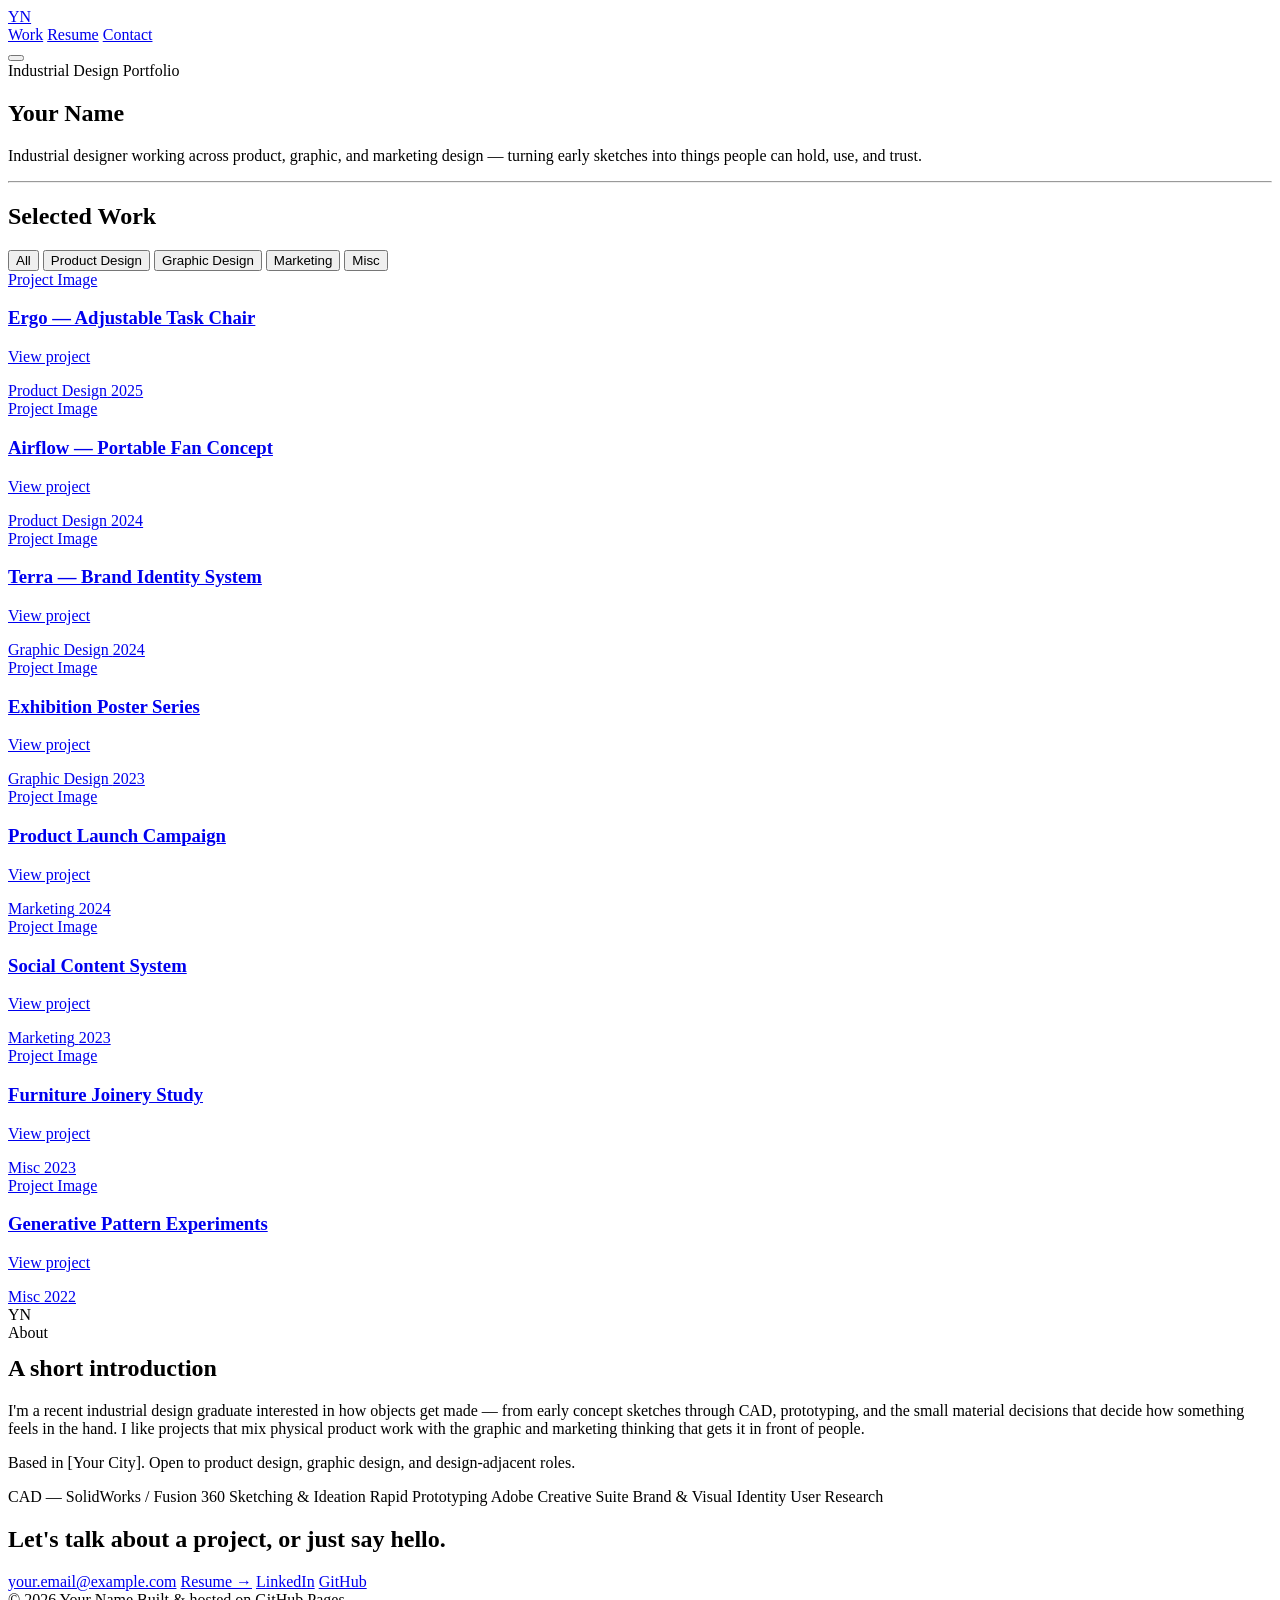
==== index.html @ f816ae4f "Add files via upload" ====
<!DOCTYPE html>
<html lang="en">
<head>
<meta charset="UTF-8">
<meta name="viewport" content="width=device-width, initial-scale=1.0">
<title>Your Name — Industrial Design Portfolio</title>
<meta name="description" content="Industrial design portfolio featuring product design, graphic design, marketing, and miscellaneous projects.">

<link rel="preconnect" href="https://fonts.googleapis.com">
<link rel="preconnect" href="https://fonts.gstatic.com" crossorigin>
<link href="https://fonts.googleapis.com/css2?family=Space+Grotesk:wght@400;500;600;700&family=Inter:wght@400;500;600&family=IBM+Plex+Mono:wght@400;500&display=swap" rel="stylesheet">
<link rel="stylesheet" href="css/style.css">
</head>
<body>

<header class="site-header">
  <div class="wrap header-inner">
    <a class="logo" href="index.html" aria-label="Home">
      <!-- EDIT: swap "YN" for your own initials -->
      <span class="logo-mark">YN</span>
    </a>
    <nav class="site-nav" aria-label="Primary">
      <a href="#work">Work</a>
      <a href="resume.html">Resume</a>
      <a href="#contact">Contact</a>
    </nav>
    <button class="nav-toggle" aria-label="Toggle menu" aria-expanded="false">
      <span></span><span></span><span></span>
    </button>
  </div>
</header>

<!-- ============ HERO ============ -->
<section class="hero registration">
  <div class="wrap hero-inner">
    <span class="eyebrow">Industrial Design Portfolio</span>
    <!-- EDIT: your name -->
    <h1>Your Name</h1>
    <!-- EDIT: a one-line statement about what you design and how you think -->
    <p class="tagline">Industrial designer working across product, graphic, and marketing design — turning early sketches into things people can hold, use, and trust.</p>
    <hr class="hero-rule">
  </div>
</section>

<!-- ============ WORK ============ -->
<section id="work">
  <div class="wrap">
    <div class="section-head">
      <h2>Selected Work</h2>
      <div class="filters" role="group" aria-label="Filter projects by category">
        <button class="filter-btn active" data-filter="all">All</button>
        <button class="filter-btn" data-filter="product">Product Design</button>
        <button class="filter-btn" data-filter="graphic">Graphic Design</button>
        <button class="filter-btn" data-filter="marketing">Marketing</button>
        <button class="filter-btn" data-filter="misc">Misc</button>
      </div>
    </div>

    <div class="project-grid">

      <!-- PROJECT CARD — duplicate this <a> block for each project.
           Update data-category, the placeholder text, and href once you
           make a copy of project.html for this project. -->
      <a class="project-card" href="project.html" data-category="product">
        <div class="media-placeholder"><span>Project Image</span></div>
        <div class="titleblock">
          <h3>Ergo — Adjustable Task Chair</h3>
          <p class="view-link">View project</p>
          <div class="titleblock-meta">
            <span class="cat">Product Design</span>
            <span>2025</span>
          </div>
        </div>
      </a>

      <a class="project-card" href="project.html" data-category="product">
        <div class="media-placeholder"><span>Project Image</span></div>
        <div class="titleblock">
          <h3>Airflow — Portable Fan Concept</h3>
          <p class="view-link">View project</p>
          <div class="titleblock-meta">
            <span class="cat">Product Design</span>
            <span>2024</span>
          </div>
        </div>
      </a>

      <a class="project-card" href="project.html" data-category="graphic">
        <div class="media-placeholder"><span>Project Image</span></div>
        <div class="titleblock">
          <h3>Terra — Brand Identity System</h3>
          <p class="view-link">View project</p>
          <div class="titleblock-meta">
            <span class="cat">Graphic Design</span>
            <span>2024</span>
          </div>
        </div>
      </a>

      <a class="project-card" href="project.html" data-category="graphic">
        <div class="media-placeholder"><span>Project Image</span></div>
        <div class="titleblock">
          <h3>Exhibition Poster Series</h3>
          <p class="view-link">View project</p>
          <div class="titleblock-meta">
            <span class="cat">Graphic Design</span>
            <span>2023</span>
          </div>
        </div>
      </a>

      <a class="project-card" href="project.html" data-category="marketing">
        <div class="media-placeholder"><span>Project Image</span></div>
        <div class="titleblock">
          <h3>Product Launch Campaign</h3>
          <p class="view-link">View project</p>
          <div class="titleblock-meta">
            <span class="cat">Marketing</span>
            <span>2024</span>
          </div>
        </div>
      </a>

      <a class="project-card" href="project.html" data-category="marketing">
        <div class="media-placeholder"><span>Project Image</span></div>
        <div class="titleblock">
          <h3>Social Content System</h3>
          <p class="view-link">View project</p>
          <div class="titleblock-meta">
            <span class="cat">Marketing</span>
            <span>2023</span>
          </div>
        </div>
      </a>

      <a class="project-card" href="project.html" data-category="misc">
        <div class="media-placeholder"><span>Project Image</span></div>
        <div class="titleblock">
          <h3>Furniture Joinery Study</h3>
          <p class="view-link">View project</p>
          <div class="titleblock-meta">
            <span class="cat">Misc</span>
            <span>2023</span>
          </div>
        </div>
      </a>

      <a class="project-card" href="project.html" data-category="misc">
        <div class="media-placeholder"><span>Project Image</span></div>
        <div class="titleblock">
          <h3>Generative Pattern Experiments</h3>
          <p class="view-link">View project</p>
          <div class="titleblock-meta">
            <span class="cat">Misc</span>
            <span>2022</span>
          </div>
        </div>
      </a>
      <!-- END PROJECT CARD -->

    </div>
  </div>
</section>

<!-- ============ ABOUT ============ -->
<section id="about">
  <div class="wrap about-grid">
    <!-- EDIT: replace initials or swap this div for an <img> of your portrait -->
    <div class="about-portrait">YN</div>
    <div class="about-bio">
      <span class="eyebrow">About</span>
      <h2 style="margin-top:0.8rem;">A short introduction</h2>
      <!-- EDIT: 2–3 sentences on your background, degree, and design approach -->
      <p style="margin-top:1.2rem;">I'm a recent industrial design graduate interested in how objects get made — from early concept sketches through CAD, prototyping, and the small material decisions that decide how something feels in the hand. I like projects that mix physical product work with the graphic and marketing thinking that gets it in front of people.</p>
      <p>Based in [Your City]. Open to product design, graphic design, and design-adjacent roles.</p>
      <div class="skill-tags">
        <span class="tag">CAD — SolidWorks / Fusion 360</span>
        <span class="tag">Sketching &amp; Ideation</span>
        <span class="tag">Rapid Prototyping</span>
        <span class="tag">Adobe Creative Suite</span>
        <span class="tag">Brand &amp; Visual Identity</span>
        <span class="tag">User Research</span>
      </div>
    </div>
  </div>
</section>

<!-- ============ CONTACT / FOOTER ============ -->
<footer class="site-footer registration" id="contact">
  <div class="wrap footer-inner">
    <div class="footer-top">
      <h2>Let's talk about a project, or just say hello.</h2>
      <div class="contact-list">
        <!-- EDIT: real contact links -->
        <a href="mailto:your.email@example.com">your.email@example.com</a>
        <a href="resume.html">Resume →</a>
        <a href="https://linkedin.com/in/yourname" target="_blank" rel="noopener">LinkedIn</a>
        <a href="https://github.com/yourusername" target="_blank" rel="noopener">GitHub</a>
      </div>
    </div>
    <div class="footer-bottom">
      <span>© <span class="auto-year">2026</span> Your Name</span>
      <span>Built &amp; hosted on GitHub Pages</span>
    </div>
  </div>
</footer>

<script src="js/main.js"></script>
</body>
</html>
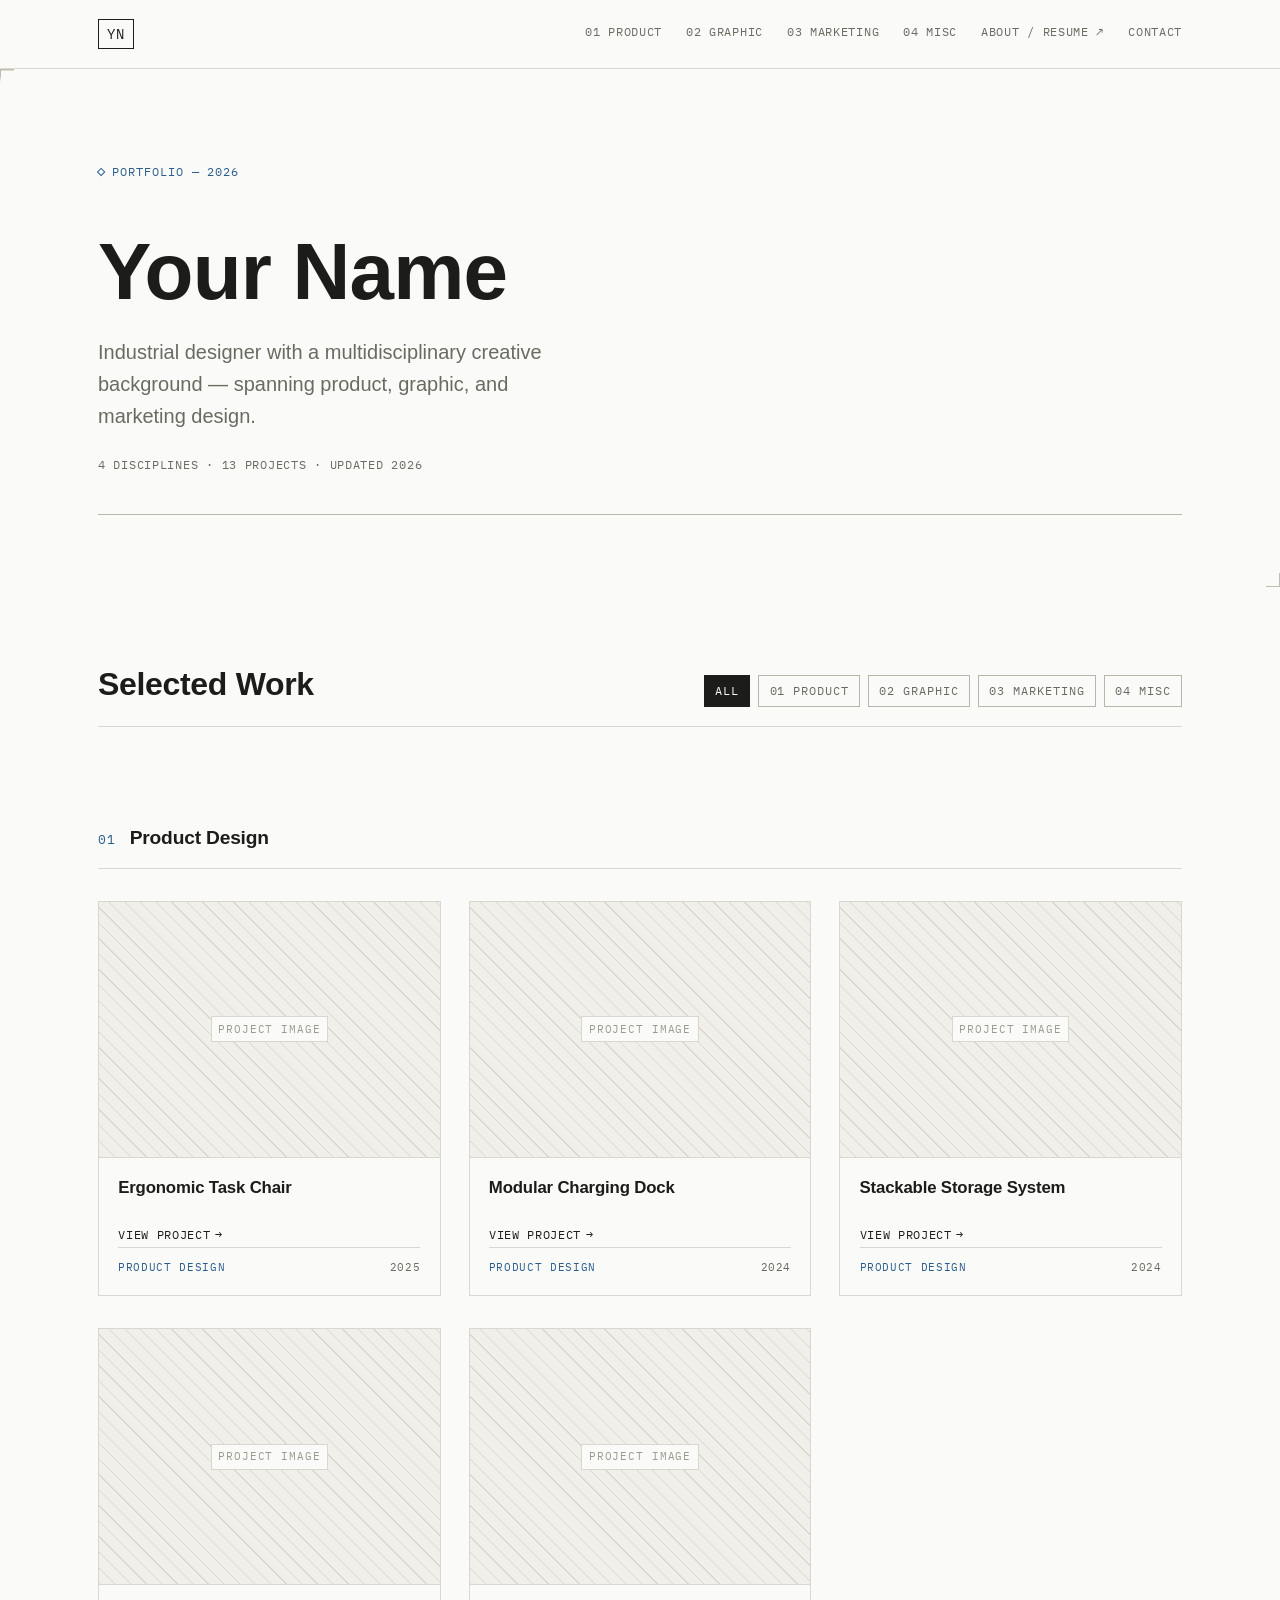
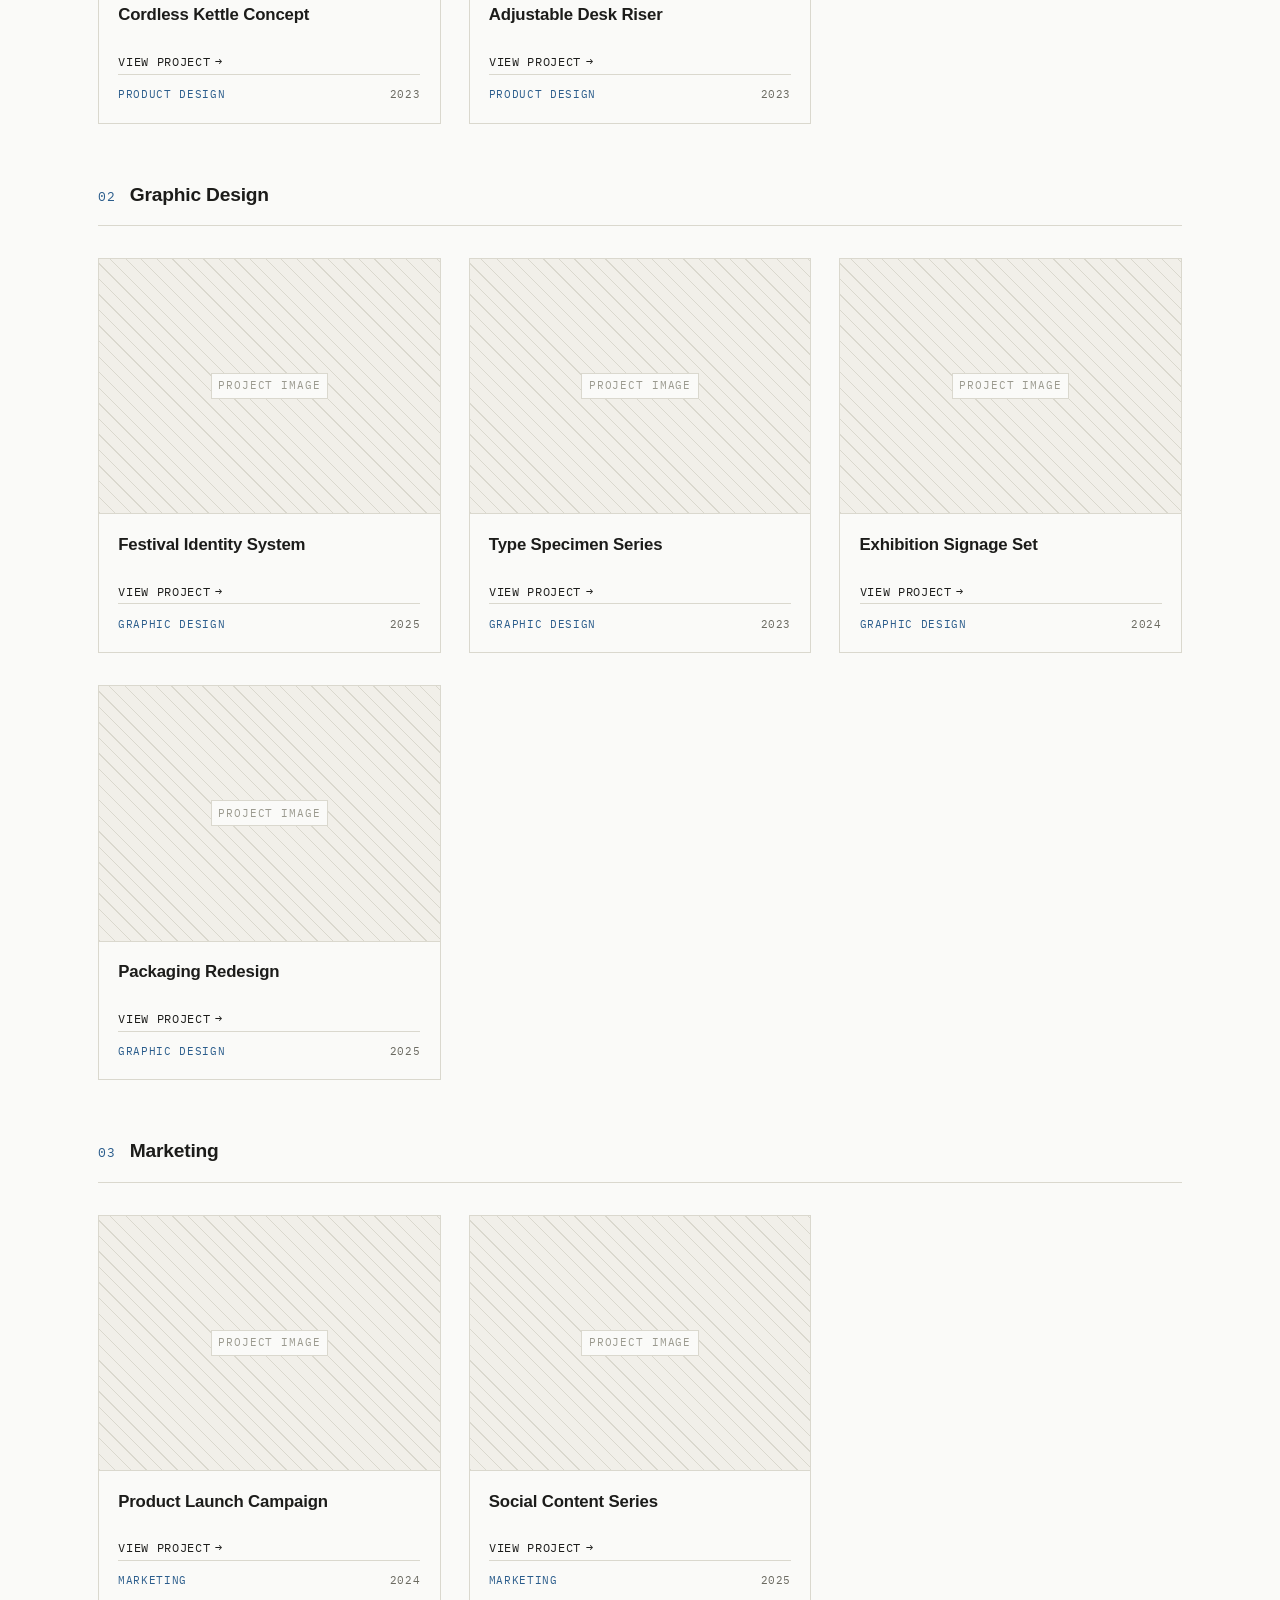
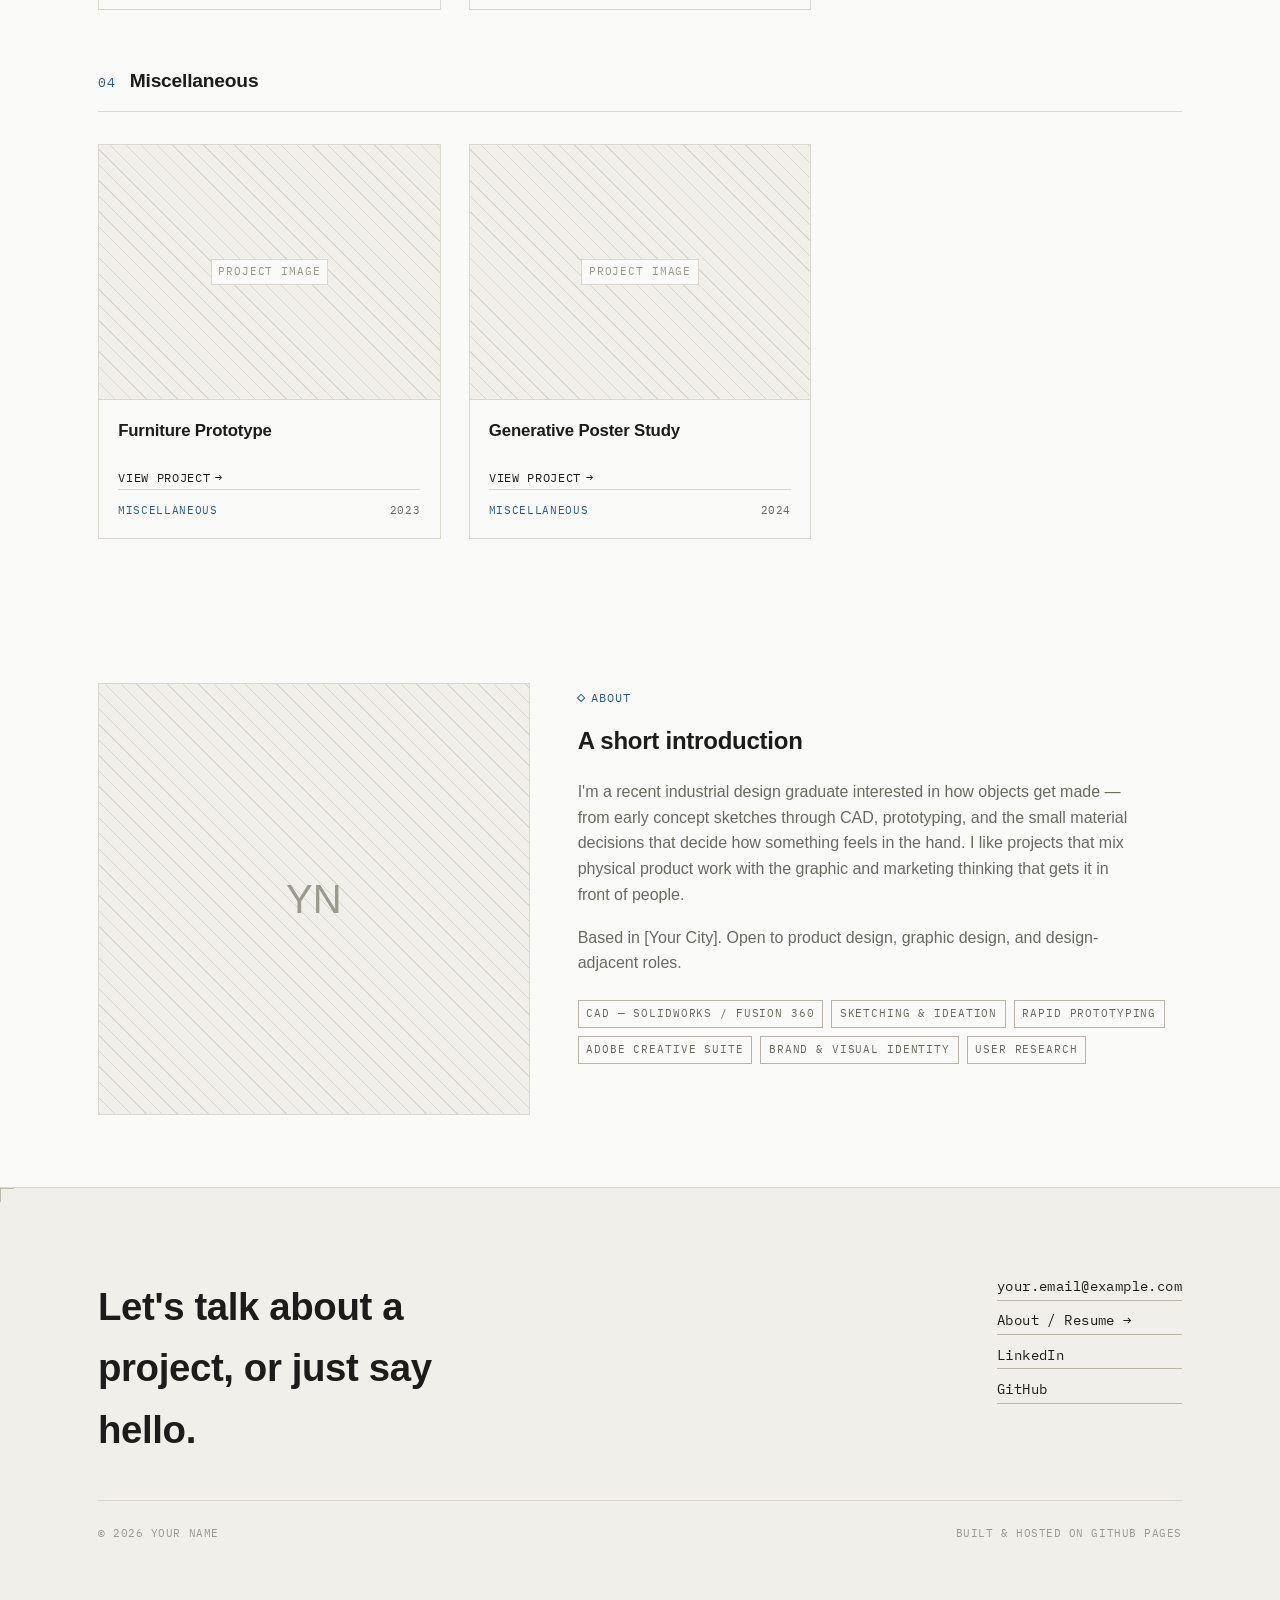
==== commit 22596293: "updated files" ====
--- a/index.html
+++ b/index.html
@@ -20,8 +20,11 @@
       <span class="logo-mark">YN</span>
     </a>
     <nav class="site-nav" aria-label="Primary">
-      <a href="#work">Work</a>
-      <a href="resume.html">Resume</a>
+      <a href="#product">01 Product</a>
+      <a href="#graphic">02 Graphic</a>
+      <a href="#marketing">03 Marketing</a>
+      <a href="#misc">04 Misc</a>
+      <a href="resume.html">About / Resume ↗</a>
       <a href="#contact">Contact</a>
     </nav>
     <button class="nav-toggle" aria-label="Toggle menu" aria-expanded="false">
@@ -33,11 +36,14 @@
 <!-- ============ HERO ============ -->
 <section class="hero registration">
   <div class="wrap hero-inner">
-    <span class="eyebrow">Industrial Design Portfolio</span>
+    <span class="eyebrow">Portfolio — <span class="auto-year">2026</span></span>
     <!-- EDIT: your name -->
     <h1>Your Name</h1>
     <!-- EDIT: a one-line statement about what you design and how you think -->
-    <p class="tagline">Industrial designer working across product, graphic, and marketing design — turning early sketches into things people can hold, use, and trust.</p>
+    <p class="tagline">Industrial designer with a multidisciplinary creative background — spanning product, graphic, and marketing design.</p>
+    <!-- These two numbers drive from the sections below: keep them in sync
+         if you add or remove disciplines / projects. -->
+    <p class="hero-stats">4 Disciplines · 13 Projects · Updated <span class="auto-year">2026</span></p>
     <hr class="hero-rule">
   </div>
 </section>
@@ -47,118 +53,219 @@
   <div class="wrap">
     <div class="section-head">
       <h2>Selected Work</h2>
-      <div class="filters" role="group" aria-label="Filter projects by category">
+      <div class="filters" role="group" aria-label="Filter by discipline">
         <button class="filter-btn active" data-filter="all">All</button>
-        <button class="filter-btn" data-filter="product">Product Design</button>
-        <button class="filter-btn" data-filter="graphic">Graphic Design</button>
-        <button class="filter-btn" data-filter="marketing">Marketing</button>
-        <button class="filter-btn" data-filter="misc">Misc</button>
-      </div>
-    </div>
-
-    <div class="project-grid">
-
-      <!-- PROJECT CARD — duplicate this <a> block for each project.
-           Update data-category, the placeholder text, and href once you
-           make a copy of project.html for this project. -->
-      <a class="project-card" href="project.html" data-category="product">
-        <div class="media-placeholder"><span>Project Image</span></div>
-        <div class="titleblock">
-          <h3>Ergo — Adjustable Task Chair</h3>
-          <p class="view-link">View project</p>
-          <div class="titleblock-meta">
-            <span class="cat">Product Design</span>
-            <span>2025</span>
-          </div>
-        </div>
-      </a>
-
-      <a class="project-card" href="project.html" data-category="product">
-        <div class="media-placeholder"><span>Project Image</span></div>
-        <div class="titleblock">
-          <h3>Airflow — Portable Fan Concept</h3>
-          <p class="view-link">View project</p>
-          <div class="titleblock-meta">
-            <span class="cat">Product Design</span>
-            <span>2024</span>
-          </div>
-        </div>
-      </a>
-
-      <a class="project-card" href="project.html" data-category="graphic">
-        <div class="media-placeholder"><span>Project Image</span></div>
-        <div class="titleblock">
-          <h3>Terra — Brand Identity System</h3>
-          <p class="view-link">View project</p>
-          <div class="titleblock-meta">
-            <span class="cat">Graphic Design</span>
-            <span>2024</span>
-          </div>
-        </div>
-      </a>
-
-      <a class="project-card" href="project.html" data-category="graphic">
-        <div class="media-placeholder"><span>Project Image</span></div>
-        <div class="titleblock">
-          <h3>Exhibition Poster Series</h3>
-          <p class="view-link">View project</p>
-          <div class="titleblock-meta">
-            <span class="cat">Graphic Design</span>
-            <span>2023</span>
-          </div>
-        </div>
-      </a>
-
-      <a class="project-card" href="project.html" data-category="marketing">
-        <div class="media-placeholder"><span>Project Image</span></div>
-        <div class="titleblock">
-          <h3>Product Launch Campaign</h3>
-          <p class="view-link">View project</p>
-          <div class="titleblock-meta">
-            <span class="cat">Marketing</span>
-            <span>2024</span>
-          </div>
-        </div>
-      </a>
-
-      <a class="project-card" href="project.html" data-category="marketing">
-        <div class="media-placeholder"><span>Project Image</span></div>
-        <div class="titleblock">
-          <h3>Social Content System</h3>
-          <p class="view-link">View project</p>
-          <div class="titleblock-meta">
-            <span class="cat">Marketing</span>
-            <span>2023</span>
-          </div>
-        </div>
-      </a>
-
-      <a class="project-card" href="project.html" data-category="misc">
-        <div class="media-placeholder"><span>Project Image</span></div>
-        <div class="titleblock">
-          <h3>Furniture Joinery Study</h3>
-          <p class="view-link">View project</p>
-          <div class="titleblock-meta">
-            <span class="cat">Misc</span>
-            <span>2023</span>
-          </div>
-        </div>
-      </a>
-
-      <a class="project-card" href="project.html" data-category="misc">
-        <div class="media-placeholder"><span>Project Image</span></div>
-        <div class="titleblock">
-          <h3>Generative Pattern Experiments</h3>
-          <p class="view-link">View project</p>
-          <div class="titleblock-meta">
-            <span class="cat">Misc</span>
-            <span>2022</span>
-          </div>
-        </div>
-      </a>
-      <!-- END PROJECT CARD -->
-
-    </div>
+        <button class="filter-btn" data-filter="product">01 Product</button>
+        <button class="filter-btn" data-filter="graphic">02 Graphic</button>
+        <button class="filter-btn" data-filter="marketing">03 Marketing</button>
+        <button class="filter-btn" data-filter="misc">04 Misc</button>
+      </div>
+    </div>
+
+    <!-- ============ 01 PRODUCT DESIGN ============ -->
+    <div class="work-section" id="product" data-category="product">
+      <div class="section-label">
+        <span class="num">01</span>
+        <h3>Product Design</h3>
+      </div>
+      <div class="project-grid">
+
+        <!-- PROJECT CARD — duplicate this <a> block for each project.
+             Update the placeholder text and href once you make a copy
+             of project.html for this project. -->
+        <a class="project-card" href="project.html">
+          <div class="media-placeholder"><span>Project Image</span></div>
+          <div class="titleblock">
+            <h3>Ergonomic Task Chair</h3>
+            <p class="view-link">View project</p>
+            <div class="titleblock-meta">
+              <span class="cat">Product Design</span>
+              <span>2025</span>
+            </div>
+          </div>
+        </a>
+
+        <a class="project-card" href="project.html">
+          <div class="media-placeholder"><span>Project Image</span></div>
+          <div class="titleblock">
+            <h3>Modular Charging Dock</h3>
+            <p class="view-link">View project</p>
+            <div class="titleblock-meta">
+              <span class="cat">Product Design</span>
+              <span>2024</span>
+            </div>
+          </div>
+        </a>
+
+        <a class="project-card" href="project.html">
+          <div class="media-placeholder"><span>Project Image</span></div>
+          <div class="titleblock">
+            <h3>Stackable Storage System</h3>
+            <p class="view-link">View project</p>
+            <div class="titleblock-meta">
+              <span class="cat">Product Design</span>
+              <span>2024</span>
+            </div>
+          </div>
+        </a>
+
+        <a class="project-card" href="project.html">
+          <div class="media-placeholder"><span>Project Image</span></div>
+          <div class="titleblock">
+            <h3>Cordless Kettle Concept</h3>
+            <p class="view-link">View project</p>
+            <div class="titleblock-meta">
+              <span class="cat">Product Design</span>
+              <span>2023</span>
+            </div>
+          </div>
+        </a>
+
+        <a class="project-card" href="project.html">
+          <div class="media-placeholder"><span>Project Image</span></div>
+          <div class="titleblock">
+            <h3>Adjustable Desk Riser</h3>
+            <p class="view-link">View project</p>
+            <div class="titleblock-meta">
+              <span class="cat">Product Design</span>
+              <span>2023</span>
+            </div>
+          </div>
+        </a>
+        <!-- END PROJECT CARD -->
+
+      </div>
+    </div>
+
+    <!-- ============ 02 GRAPHIC DESIGN ============ -->
+    <div class="work-section" id="graphic" data-category="graphic">
+      <div class="section-label">
+        <span class="num">02</span>
+        <h3>Graphic Design</h3>
+      </div>
+      <div class="project-grid">
+
+        <a class="project-card" href="project.html">
+          <div class="media-placeholder"><span>Project Image</span></div>
+          <div class="titleblock">
+            <h3>Festival Identity System</h3>
+            <p class="view-link">View project</p>
+            <div class="titleblock-meta">
+              <span class="cat">Graphic Design</span>
+              <span>2025</span>
+            </div>
+          </div>
+        </a>
+
+        <a class="project-card" href="project.html">
+          <div class="media-placeholder"><span>Project Image</span></div>
+          <div class="titleblock">
+            <h3>Type Specimen Series</h3>
+            <p class="view-link">View project</p>
+            <div class="titleblock-meta">
+              <span class="cat">Graphic Design</span>
+              <span>2023</span>
+            </div>
+          </div>
+        </a>
+
+        <a class="project-card" href="project.html">
+          <div class="media-placeholder"><span>Project Image</span></div>
+          <div class="titleblock">
+            <h3>Exhibition Signage Set</h3>
+            <p class="view-link">View project</p>
+            <div class="titleblock-meta">
+              <span class="cat">Graphic Design</span>
+              <span>2024</span>
+            </div>
+          </div>
+        </a>
+
+        <a class="project-card" href="project.html">
+          <div class="media-placeholder"><span>Project Image</span></div>
+          <div class="titleblock">
+            <h3>Packaging Redesign</h3>
+            <p class="view-link">View project</p>
+            <div class="titleblock-meta">
+              <span class="cat">Graphic Design</span>
+              <span>2025</span>
+            </div>
+          </div>
+        </a>
+
+      </div>
+    </div>
+
+    <!-- ============ 03 MARKETING ============ -->
+    <div class="work-section" id="marketing" data-category="marketing">
+      <div class="section-label">
+        <span class="num">03</span>
+        <h3>Marketing</h3>
+      </div>
+      <div class="project-grid">
+
+        <a class="project-card" href="project.html">
+          <div class="media-placeholder"><span>Project Image</span></div>
+          <div class="titleblock">
+            <h3>Product Launch Campaign</h3>
+            <p class="view-link">View project</p>
+            <div class="titleblock-meta">
+              <span class="cat">Marketing</span>
+              <span>2024</span>
+            </div>
+          </div>
+        </a>
+
+        <a class="project-card" href="project.html">
+          <div class="media-placeholder"><span>Project Image</span></div>
+          <div class="titleblock">
+            <h3>Social Content Series</h3>
+            <p class="view-link">View project</p>
+            <div class="titleblock-meta">
+              <span class="cat">Marketing</span>
+              <span>2025</span>
+            </div>
+          </div>
+        </a>
+
+      </div>
+    </div>
+
+    <!-- ============ 04 MISCELLANEOUS ============ -->
+    <div class="work-section" id="misc" data-category="misc">
+      <div class="section-label">
+        <span class="num">04</span>
+        <h3>Miscellaneous</h3>
+      </div>
+      <div class="project-grid">
+
+        <a class="project-card" href="project.html">
+          <div class="media-placeholder"><span>Project Image</span></div>
+          <div class="titleblock">
+            <h3>Furniture Prototype</h3>
+            <p class="view-link">View project</p>
+            <div class="titleblock-meta">
+              <span class="cat">Miscellaneous</span>
+              <span>2023</span>
+            </div>
+          </div>
+        </a>
+
+        <a class="project-card" href="project.html">
+          <div class="media-placeholder"><span>Project Image</span></div>
+          <div class="titleblock">
+            <h3>Generative Poster Study</h3>
+            <p class="view-link">View project</p>
+            <div class="titleblock-meta">
+              <span class="cat">Miscellaneous</span>
+              <span>2024</span>
+            </div>
+          </div>
+        </a>
+
+      </div>
+    </div>
+
   </div>
 </section>
 
@@ -193,7 +300,7 @@
       <div class="contact-list">
         <!-- EDIT: real contact links -->
         <a href="mailto:your.email@example.com">your.email@example.com</a>
-        <a href="resume.html">Resume →</a>
+        <a href="resume.html">About / Resume →</a>
         <a href="https://linkedin.com/in/yourname" target="_blank" rel="noopener">LinkedIn</a>
         <a href="https://github.com/yourusername" target="_blank" rel="noopener">GitHub</a>
       </div>
--- a/css/style.css
+++ b/css/style.css
@@ -0,0 +1,642 @@
+/* =========================================================
+   PORTFOLIO STYLESHEET
+   Design language: technical drawing / drafting sheet.
+   Borrows title blocks, hairline rules, registration marks,
+   and section-hatching from industrial design documentation.
+   ========================================================= */
+
+:root {
+  --bg: #FAFAF8;
+  --bg-panel: #F1EFE9;
+  --ink: #1C1C1A;
+  --ink-soft: #6B6A61;
+  --ink-faint: #9B9A8F;
+  --line: #DAD8CE;
+  --line-strong: #B9B6A9;
+  --accent: #2B5D8C;
+  --accent-soft: #E7EEF3;
+
+  --font-display: "Space Grotesk", "Helvetica Neue", Arial, sans-serif;
+  --font-body: "Inter", "Helvetica Neue", Arial, sans-serif;
+  --font-mono: "IBM Plex Mono", "SFMono-Regular", Consolas, monospace;
+
+  --maxw: 1180px;
+  --gutter: clamp(1.25rem, 4vw, 3rem);
+}
+
+/* -------------------- Reset -------------------- */
+*, *::before, *::after { box-sizing: border-box; }
+html { scroll-behavior: smooth; }
+@media (prefers-reduced-motion: reduce) {
+  html { scroll-behavior: auto; }
+  *, *::before, *::after { animation-duration: 0.01ms !important; animation-iteration-count: 1 !important; transition-duration: 0.01ms !important; }
+}
+body {
+  margin: 0;
+  background: var(--bg);
+  color: var(--ink);
+  font-family: var(--font-body);
+  font-size: 16px;
+  line-height: 1.6;
+  -webkit-font-smoothing: antialiased;
+}
+img { max-width: 100%; display: block; }
+a { color: inherit; text-decoration: none; }
+ul { margin: 0; padding: 0; list-style: none; }
+h1, h2, h3, h4 { font-family: var(--font-display); margin: 0; font-weight: 600; letter-spacing: -0.01em; }
+p { margin: 0; }
+button { font: inherit; cursor: pointer; }
+
+.wrap {
+  max-width: var(--maxw);
+  margin: 0 auto;
+  padding-left: var(--gutter);
+  padding-right: var(--gutter);
+}
+
+/* -------------------- Utility: mono labels -------------------- */
+.eyebrow, .mono-label, .meta-label, .filter-btn, .tag, .field-label {
+  font-family: var(--font-mono);
+  text-transform: uppercase;
+  letter-spacing: 0.08em;
+}
+.eyebrow {
+  font-size: 0.78rem;
+  color: var(--accent);
+  display: inline-flex;
+  align-items: center;
+  gap: 0.6em;
+}
+.eyebrow::before {
+  content: "";
+  width: 0.5em;
+  height: 0.5em;
+  border: 1px solid var(--accent);
+  transform: rotate(45deg);
+  flex: none;
+}
+
+/* -------------------- Registration marks -------------------- */
+.registration {
+  position: relative;
+}
+.registration::before,
+.registration::after {
+  content: "";
+  position: absolute;
+  width: 14px;
+  height: 14px;
+  border-color: var(--line-strong);
+  opacity: 0.9;
+}
+.registration::before {
+  top: 0; left: 0;
+  border-top: 1px solid var(--line-strong);
+  border-left: 1px solid var(--line-strong);
+}
+.registration::after {
+  bottom: 0; right: 0;
+  border-bottom: 1px solid var(--line-strong);
+  border-right: 1px solid var(--line-strong);
+}
+
+/* -------------------- Header / Nav -------------------- */
+.site-header {
+  position: sticky;
+  top: 0;
+  z-index: 50;
+  background: rgba(250, 250, 248, 0.92);
+  backdrop-filter: blur(6px);
+  border-bottom: 1px solid var(--line);
+}
+.header-inner {
+  display: flex;
+  align-items: center;
+  justify-content: space-between;
+  height: 68px;
+}
+.logo-mark {
+  font-family: var(--font-mono);
+  font-size: 0.85rem;
+  border: 1px solid var(--ink);
+  padding: 0.35em 0.6em;
+  letter-spacing: 0.05em;
+}
+.site-nav {
+  display: flex;
+  gap: 1.5rem;
+}
+.site-nav a {
+  font-family: var(--font-mono);
+  font-size: 0.72rem;
+  text-transform: uppercase;
+  letter-spacing: 0.06em;
+  color: var(--ink-soft);
+  padding-bottom: 2px;
+  white-space: nowrap;
+  border-bottom: 1px solid transparent;
+  transition: color 0.15s ease, border-color 0.15s ease;
+}
+.site-nav a:hover,
+.site-nav a:focus-visible,
+.site-nav a.is-active {
+  color: var(--ink);
+  border-bottom-color: var(--accent);
+}
+.nav-toggle {
+  display: none;
+  flex-direction: column;
+  justify-content: center;
+  gap: 5px;
+  width: 32px;
+  height: 32px;
+  background: none;
+  border: none;
+  padding: 0;
+}
+.nav-toggle span {
+  display: block;
+  height: 1px;
+  background: var(--ink);
+}
+
+@media (max-width: 920px) {
+  .nav-toggle { display: flex; }
+  .site-nav {
+    position: absolute;
+    top: 68px;
+    left: 0;
+    right: 0;
+    background: var(--bg);
+    border-bottom: 1px solid var(--line);
+    flex-direction: column;
+    gap: 0;
+    max-height: 0;
+    overflow: hidden;
+    transition: max-height 0.2s ease;
+  }
+  .site-nav.open { max-height: 420px; }
+  .site-nav a {
+    padding: 1rem var(--gutter);
+    border-bottom: 1px solid var(--line);
+  }
+}
+
+/* -------------------- Hero -------------------- */
+.hero {
+  position: relative;
+  padding: 5.5rem 0 4rem;
+  overflow: hidden;
+}
+.hero::before {
+  content: "";
+  position: absolute;
+  inset: 0;
+  background-image:
+    linear-gradient(var(--line) 1px, transparent 1px),
+    linear-gradient(90deg, var(--line) 1px, transparent 1px);
+  background-size: 42px 42px;
+  background-position: center top;
+  -webkit-mask-image: linear-gradient(to bottom, black 45%, transparent 95%);
+  mask-image: linear-gradient(to bottom, black 45%, transparent 95%);
+  pointer-events: none;
+}
+.hero-inner {
+  position: relative;
+  z-index: 1;
+}
+.hero h1 {
+  font-size: clamp(2.6rem, 7vw, 5rem);
+  margin: 0.6em 0 0.3em;
+  line-height: 1.02;
+}
+.hero .tagline {
+  max-width: 42ch;
+  font-size: clamp(1.05rem, 2vw, 1.25rem);
+  color: var(--ink-soft);
+}
+.hero-stats {
+  margin-top: 1.4rem;
+  font-family: var(--font-mono);
+  font-size: 0.75rem;
+  letter-spacing: 0.06em;
+  text-transform: uppercase;
+  color: var(--ink-soft);
+}
+.hero-rule {
+  margin-top: 2.5rem;
+  border: none;
+  border-top: 1px solid var(--line-strong);
+  position: relative;
+}
+.hero-rule::before, .hero-rule::after {
+  content: "";
+  position: absolute;
+  top: -5px;
+  width: 1px;
+  height: 10px;
+  background: var(--line-strong);
+}
+.hero-rule::before { left: 0; }
+.hero-rule::after { right: 0; }
+
+/* -------------------- Section shell -------------------- */
+section { padding: 4.5rem 0; }
+.section-head {
+  display: flex;
+  align-items: baseline;
+  justify-content: space-between;
+  flex-wrap: wrap;
+  gap: 1rem;
+  margin-bottom: 2.5rem;
+  padding-bottom: 1rem;
+  border-bottom: 1px solid var(--line);
+}
+.section-head h2 {
+  font-size: clamp(1.5rem, 3vw, 2rem);
+}
+
+/* -------------------- Numbered discipline sections -------------------- */
+.work-section {
+  padding-top: 3.5rem;
+  scroll-margin-top: 90px;
+}
+.work-section:first-of-type { padding-top: 0; }
+.section-label {
+  display: flex;
+  align-items: baseline;
+  gap: 0.9rem;
+  margin-bottom: 2rem;
+  padding-bottom: 0.9rem;
+  border-bottom: 1px solid var(--line);
+}
+.section-label .num {
+  font-family: var(--font-mono);
+  font-size: 0.82rem;
+  letter-spacing: 0.05em;
+  color: var(--accent);
+}
+.section-label h3 {
+  font-size: 1.2rem;
+}
+
+/* -------------------- Filters -------------------- */
+.filters {
+  display: flex;
+  flex-wrap: wrap;
+  gap: 0.5rem;
+}
+.filter-btn {
+  font-size: 0.72rem;
+  background: none;
+  border: 1px solid var(--line-strong);
+  color: var(--ink-soft);
+  padding: 0.5em 0.9em;
+  transition: background 0.15s ease, color 0.15s ease, border-color 0.15s ease;
+}
+.filter-btn:hover { border-color: var(--accent); color: var(--ink); }
+.filter-btn.active {
+  background: var(--ink);
+  border-color: var(--ink);
+  color: var(--bg);
+}
+
+/* -------------------- Project grid / cards -------------------- */
+.project-grid {
+  display: grid;
+  grid-template-columns: repeat(auto-fill, minmax(280px, 1fr));
+  gap: 2rem 1.75rem;
+}
+.project-card {
+  display: block;
+  border: 1px solid var(--line);
+  background: var(--bg);
+  transition: border-color 0.15s ease, transform 0.15s ease;
+}
+.project-card:hover,
+.project-card:focus-visible {
+  border-color: var(--ink);
+  transform: translateY(-2px);
+}
+.media-placeholder {
+  aspect-ratio: 4 / 3;
+  background-color: var(--bg-panel);
+  background-image: repeating-linear-gradient(45deg, var(--line) 0, var(--line) 1px, transparent 1px, transparent 11px);
+  display: flex;
+  align-items: center;
+  justify-content: center;
+  border-bottom: 1px solid var(--line);
+  position: relative;
+}
+.media-placeholder span {
+  font-family: var(--font-mono);
+  font-size: 0.68rem;
+  letter-spacing: 0.08em;
+  text-transform: uppercase;
+  color: var(--ink-faint);
+  background: var(--bg);
+  padding: 0.3em 0.6em;
+  border: 1px solid var(--line);
+}
+.project-card .titleblock {
+  padding: 1.1rem 1.2rem 1.2rem;
+}
+.project-card h3 {
+  font-size: 1.05rem;
+  margin-bottom: 0.6rem;
+}
+.titleblock-meta {
+  display: flex;
+  justify-content: space-between;
+  font-family: var(--font-mono);
+  font-size: 0.68rem;
+  letter-spacing: 0.06em;
+  color: var(--ink-soft);
+  text-transform: uppercase;
+  padding-top: 0.7rem;
+  border-top: 1px solid var(--line);
+}
+.titleblock-meta .cat { color: var(--accent); }
+.project-card .view-link {
+  display: inline-flex;
+  align-items: center;
+  gap: 0.4em;
+  margin-top: 0.9rem;
+  font-family: var(--font-mono);
+  font-size: 0.72rem;
+  letter-spacing: 0.06em;
+  text-transform: uppercase;
+  color: var(--ink);
+}
+.project-card .view-link::after { content: "\2192"; transition: transform 0.15s ease; }
+.project-card:hover .view-link::after { transform: translateX(3px); }
+
+/* -------------------- About -------------------- */
+.about-grid {
+  display: grid;
+  grid-template-columns: 1fr 1.4fr;
+  gap: 3rem;
+  align-items: start;
+}
+.about-portrait {
+  aspect-ratio: 1;
+  background-color: var(--bg-panel);
+  background-image: repeating-linear-gradient(45deg, var(--line) 0, var(--line) 1px, transparent 1px, transparent 11px);
+  border: 1px solid var(--line);
+  display: flex;
+  align-items: center;
+  justify-content: center;
+  font-family: var(--font-display);
+  font-size: 2.5rem;
+  color: var(--ink-faint);
+}
+.about-bio p { margin-bottom: 1.1rem; max-width: 62ch; color: var(--ink-soft); }
+.skill-tags {
+  display: flex;
+  flex-wrap: wrap;
+  gap: 0.5rem;
+  margin-top: 1.5rem;
+}
+.tag {
+  font-size: 0.68rem;
+  border: 1px solid var(--line-strong);
+  padding: 0.4em 0.7em;
+  color: var(--ink-soft);
+}
+@media (max-width: 780px) {
+  .about-grid { grid-template-columns: 1fr; }
+  .about-portrait { max-width: 220px; }
+}
+
+/* -------------------- Footer / contact -------------------- */
+.site-footer {
+  border-top: 1px solid var(--line);
+  padding: 3.5rem 0 2.5rem;
+  background: var(--bg-panel);
+  scroll-margin-top: 40px;
+}
+.footer-inner {
+  padding-top: 2rem;
+  padding-bottom: 2rem;
+}
+.footer-top {
+  display: flex;
+  flex-wrap: wrap;
+  justify-content: space-between;
+  gap: 2.5rem;
+  margin-bottom: 2.5rem;
+}
+.footer-top h2 { font-size: clamp(1.6rem, 4vw, 2.4rem); max-width: 16ch; }
+.contact-list {
+  display: flex;
+  flex-direction: column;
+  gap: 0.6rem;
+}
+.contact-list a {
+  font-family: var(--font-mono);
+  font-size: 0.85rem;
+  letter-spacing: 0.03em;
+  border-bottom: 1px solid var(--line-strong);
+  padding-bottom: 2px;
+  transition: color 0.15s ease, border-color 0.15s ease;
+}
+.contact-list a:hover { color: var(--accent); border-color: var(--accent); }
+.footer-bottom {
+  display: flex;
+  justify-content: space-between;
+  flex-wrap: wrap;
+  gap: 0.5rem;
+  font-family: var(--font-mono);
+  font-size: 0.68rem;
+  letter-spacing: 0.05em;
+  color: var(--ink-faint);
+  text-transform: uppercase;
+  padding-top: 1.5rem;
+  border-top: 1px solid var(--line);
+}
+
+/* -------------------- Buttons -------------------- */
+.btn {
+  display: inline-flex;
+  align-items: center;
+  gap: 0.5em;
+  font-family: var(--font-mono);
+  font-size: 0.75rem;
+  text-transform: uppercase;
+  letter-spacing: 0.06em;
+  padding: 0.75em 1.2em;
+  border: 1px solid var(--ink);
+  transition: background 0.15s ease, color 0.15s ease;
+}
+.btn:hover { background: var(--ink); color: var(--bg); }
+.btn-primary { background: var(--ink); color: var(--bg); }
+.btn-primary:hover { background: var(--accent); border-color: var(--accent); }
+
+/* -------------------- Resume sheet -------------------- */
+.sheet-header {
+  display: flex;
+  justify-content: space-between;
+  align-items: flex-start;
+  flex-wrap: wrap;
+  gap: 2rem;
+  padding: 3.5rem 0 2.5rem;
+  border-bottom: 1px solid var(--line-strong);
+}
+.sheet-header h1 { font-size: clamp(2rem, 5vw, 3.2rem); }
+.sheet-header .contact-row {
+  font-family: var(--font-mono);
+  font-size: 0.78rem;
+  color: var(--ink-soft);
+  display: flex;
+  flex-wrap: wrap;
+  gap: 0.4em 1em;
+  margin-top: 0.8rem;
+}
+.titleblock-mini {
+  border: 1px solid var(--ink);
+  font-family: var(--font-mono);
+  font-size: 0.68rem;
+  text-transform: uppercase;
+  letter-spacing: 0.05em;
+  min-width: 200px;
+}
+.titleblock-mini .row {
+  display: grid;
+  grid-template-columns: 40% 60%;
+  border-top: 1px solid var(--line);
+}
+.titleblock-mini .row:first-child { border-top: none; }
+.titleblock-mini .row > span { padding: 0.5em 0.6em; }
+.titleblock-mini .row .field-label { color: var(--ink-faint); border-right: 1px solid var(--line); }
+.sheet-actions { display: flex; gap: 0.6rem; margin-top: 1rem; }
+
+.resume-section { padding: 3rem 0; border-bottom: 1px solid var(--line); }
+.resume-section:last-of-type { border-bottom: none; }
+.resume-section-head {
+  display: grid;
+  grid-template-columns: 200px 1fr;
+  gap: 2rem;
+}
+.resume-section-head .field-label {
+  font-size: 0.75rem;
+  color: var(--accent);
+  padding-top: 0.2rem;
+}
+.entry { margin-bottom: 2rem; }
+.entry:last-child { margin-bottom: 0; }
+.entry-head {
+  display: flex;
+  justify-content: space-between;
+  flex-wrap: wrap;
+  gap: 0.5rem 1.5rem;
+  margin-bottom: 0.5rem;
+}
+.entry-head h3 { font-size: 1.05rem; }
+.entry-head .entry-meta {
+  font-family: var(--font-mono);
+  font-size: 0.72rem;
+  color: var(--ink-soft);
+  text-transform: uppercase;
+  letter-spacing: 0.04em;
+  white-space: nowrap;
+}
+.entry ul { margin-top: 0.6rem; }
+.entry li {
+  position: relative;
+  padding-left: 1.1em;
+  color: var(--ink-soft);
+  margin-bottom: 0.4em;
+}
+.entry li::before {
+  content: "\2014";
+  position: absolute;
+  left: 0;
+  color: var(--ink-faint);
+}
+.skills-columns {
+  display: grid;
+  grid-template-columns: repeat(auto-fit, minmax(200px, 1fr));
+  gap: 1.5rem;
+}
+.skills-columns h4 {
+  font-family: var(--font-mono);
+  font-size: 0.72rem;
+  text-transform: uppercase;
+  letter-spacing: 0.06em;
+  color: var(--ink-faint);
+  margin-bottom: 0.7rem;
+}
+.skills-columns li { color: var(--ink-soft); margin-bottom: 0.4em; padding-left: 1.1em; position: relative; }
+.skills-columns li::before { content: "\2014"; position: absolute; left: 0; color: var(--ink-faint); }
+
+@media (max-width: 720px) {
+  .resume-section-head { grid-template-columns: 1fr; gap: 0.5rem; }
+}
+
+/* -------------------- Print (resume) -------------------- */
+@media print {
+  .site-header, .site-footer, .sheet-actions, .hero-rule { display: none !important; }
+  body { background: #fff; }
+  .wrap { padding: 0; max-width: 100%; }
+  a { color: var(--ink) !important; text-decoration: none !important; }
+  .resume-section { break-inside: avoid; }
+}
+
+/* -------------------- Case study (project.html) -------------------- */
+.case-hero-media {
+  aspect-ratio: 16 / 8;
+  background-color: var(--bg-panel);
+  background-image: repeating-linear-gradient(45deg, var(--line) 0, var(--line) 1px, transparent 1px, transparent 12px);
+  border: 1px solid var(--line);
+  display: flex;
+  align-items: center;
+  justify-content: center;
+  margin-top: 2rem;
+}
+.case-hero-media span { font-family: var(--font-mono); font-size: 0.75rem; color: var(--ink-faint); text-transform: uppercase; letter-spacing: 0.08em; }
+
+.case-titleblock {
+  display: grid;
+  grid-template-columns: repeat(5, 1fr);
+  border: 1px solid var(--ink);
+  margin: 2.5rem 0;
+}
+.case-titleblock .cell {
+  padding: 0.9rem 1rem;
+  border-left: 1px solid var(--line);
+}
+.case-titleblock .cell:first-child { border-left: none; }
+.case-titleblock .field-label { display: block; font-size: 0.65rem; color: var(--ink-faint); margin-bottom: 0.35rem; }
+.case-titleblock .field-value { font-size: 0.85rem; }
+@media (max-width: 900px) {
+  .case-titleblock { grid-template-columns: repeat(2, 1fr); }
+  .case-titleblock .cell:nth-child(odd) { border-left: none; }
+  .case-titleblock .cell:nth-child(n+3) { border-top: 1px solid var(--line); }
+}
+
+.case-body { max-width: 72ch; }
+.case-body h2 { font-size: 1.4rem; margin: 3rem 0 1rem; }
+.case-body h2:first-child { margin-top: 0; }
+.case-body p { color: var(--ink-soft); margin-bottom: 1.1rem; }
+.case-gallery {
+  display: grid;
+  grid-template-columns: 1fr 1fr;
+  gap: 1.25rem;
+  margin: 2rem 0;
+  max-width: none;
+}
+.case-gallery .media-placeholder { aspect-ratio: 4/3; border: 1px solid var(--line); }
+@media (max-width: 640px) { .case-gallery { grid-template-columns: 1fr; } }
+
+.case-nav {
+  display: flex;
+  justify-content: space-between;
+  padding: 2.5rem 0;
+  margin-top: 3rem;
+  border-top: 1px solid var(--line);
+  font-family: var(--font-mono);
+  font-size: 0.78rem;
+  text-transform: uppercase;
+  letter-spacing: 0.06em;
+}
+.case-nav a:hover { color: var(--accent); }
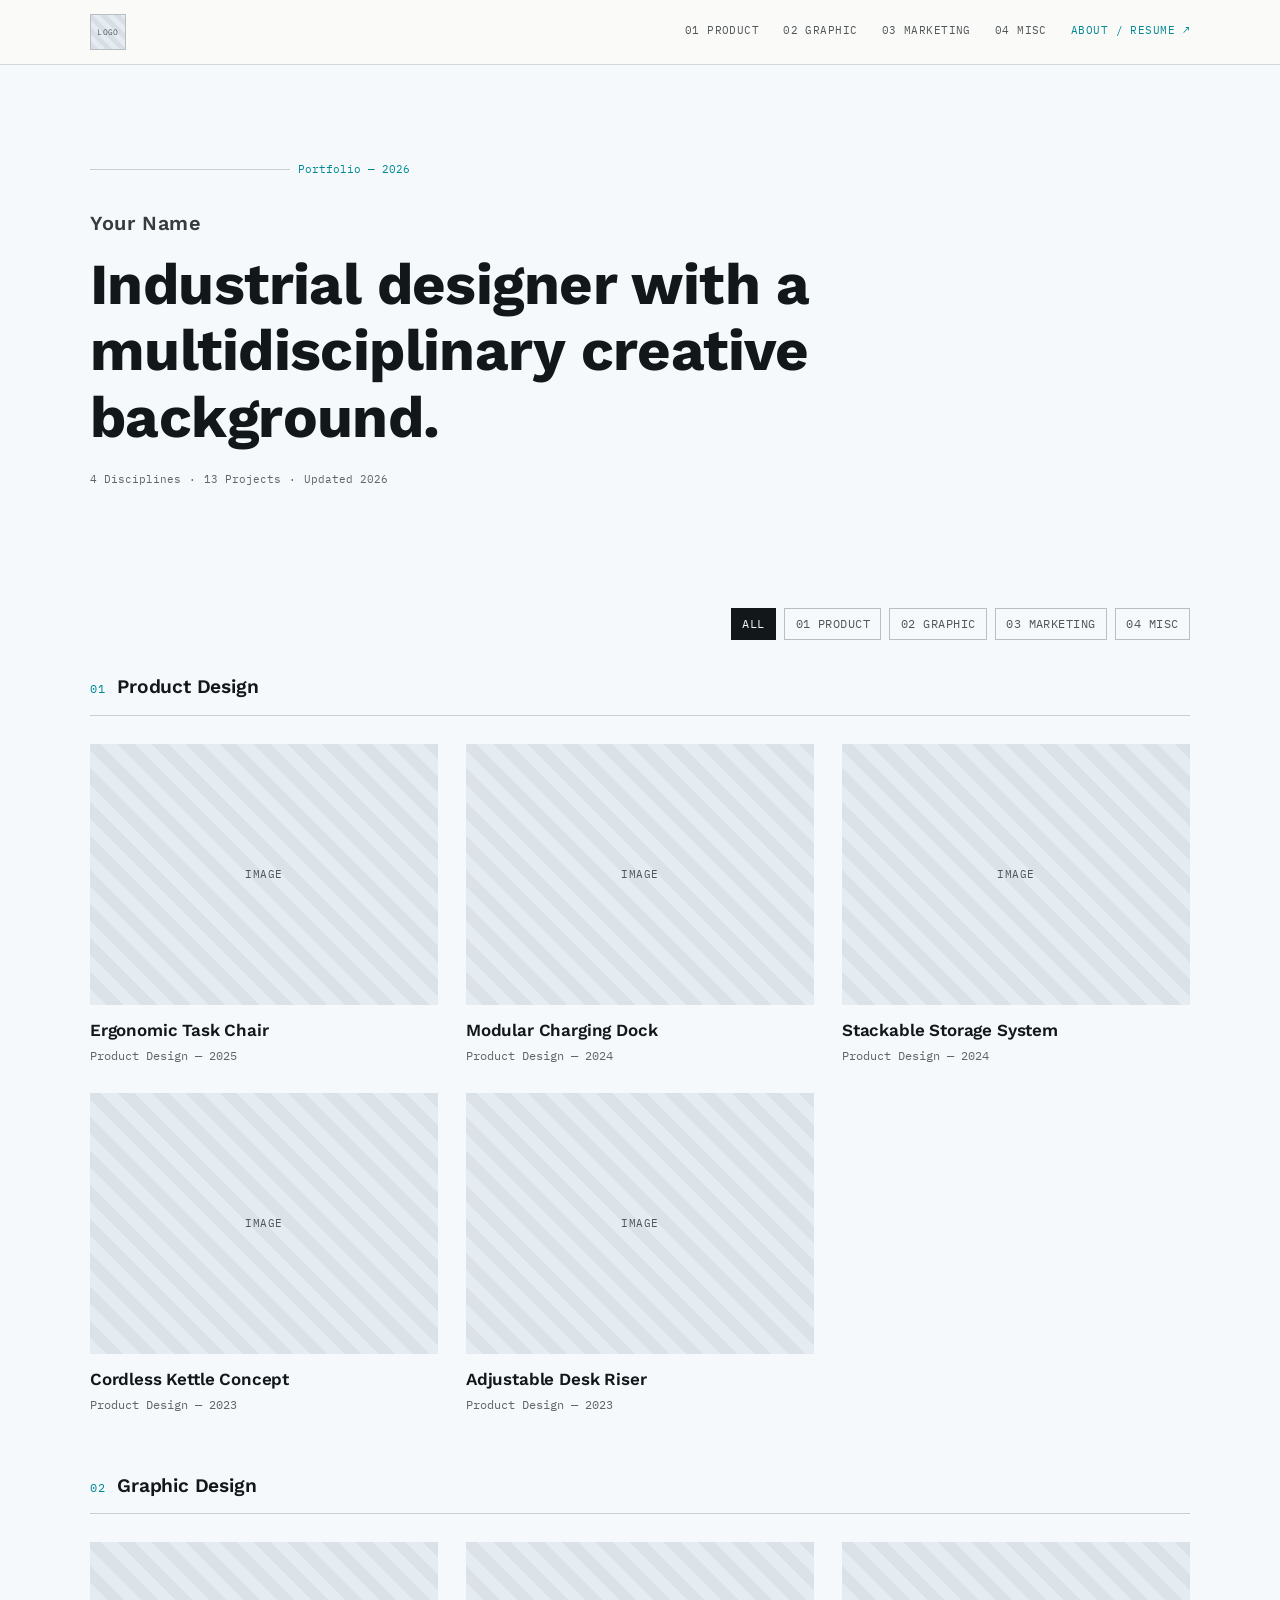
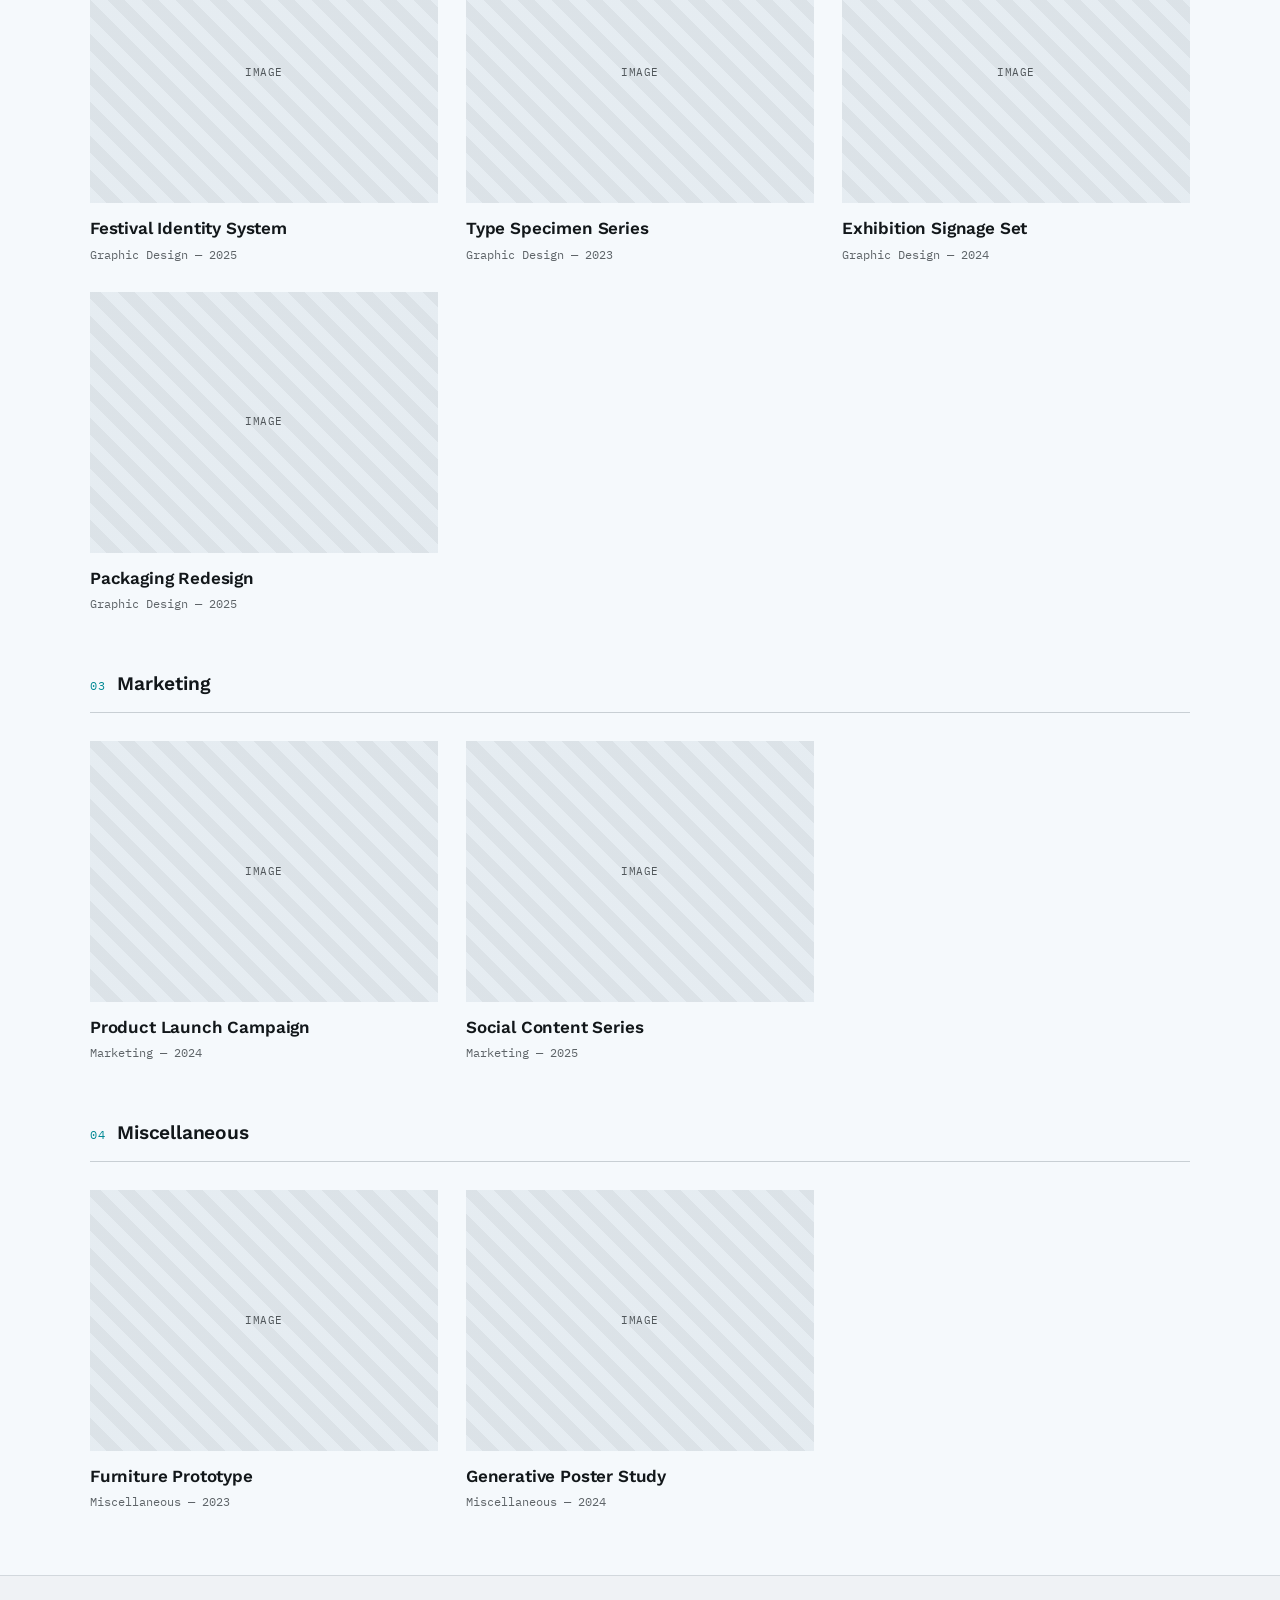
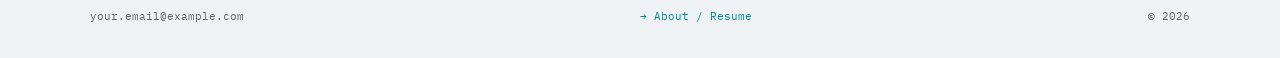
==== commit f8a831ed: "Add files via upload" ====
--- a/index.html
+++ b/index.html
@@ -8,7 +8,7 @@
 
 <link rel="preconnect" href="https://fonts.googleapis.com">
 <link rel="preconnect" href="https://fonts.gstatic.com" crossorigin>
-<link href="https://fonts.googleapis.com/css2?family=Space+Grotesk:wght@400;500;600;700&family=Inter:wght@400;500;600&family=IBM+Plex+Mono:wght@400;500&display=swap" rel="stylesheet">
+<link href="https://fonts.googleapis.com/css2?family=Work+Sans:wght@400;500;600;700&family=IBM+Plex+Mono:wght@400;500&display=swap" rel="stylesheet">
 <link rel="stylesheet" href="css/style.css">
 </head>
 <body>
@@ -16,16 +16,15 @@
 <header class="site-header">
   <div class="wrap header-inner">
     <a class="logo" href="index.html" aria-label="Home">
-      <!-- EDIT: swap "YN" for your own initials -->
-      <span class="logo-mark">YN</span>
+      <!-- EDIT: swap this for your own logo mark -->
+      <span class="logo-mark">LOGO</span>
     </a>
     <nav class="site-nav" aria-label="Primary">
       <a href="#product">01 Product</a>
       <a href="#graphic">02 Graphic</a>
       <a href="#marketing">03 Marketing</a>
       <a href="#misc">04 Misc</a>
-      <a href="resume.html">About / Resume ↗</a>
-      <a href="#contact">Contact</a>
+      <a href="resume.html" class="nav-cta">About / Resume ↗</a>
     </nav>
     <button class="nav-toggle" aria-label="Toggle menu" aria-expanded="false">
       <span></span><span></span><span></span>
@@ -34,281 +33,171 @@
 </header>
 
 <!-- ============ HERO ============ -->
-<section class="hero registration">
-  <div class="wrap hero-inner">
-    <span class="eyebrow">Portfolio — <span class="auto-year">2026</span></span>
-    <!-- EDIT: your name -->
-    <h1>Your Name</h1>
-    <!-- EDIT: a one-line statement about what you design and how you think -->
-    <p class="tagline">Industrial designer with a multidisciplinary creative background — spanning product, graphic, and marketing design.</p>
-    <!-- These two numbers drive from the sections below: keep them in sync
-         if you add or remove disciplines / projects. -->
-    <p class="hero-stats">4 Disciplines · 13 Projects · Updated <span class="auto-year">2026</span></p>
-    <hr class="hero-rule">
-  </div>
+<section class="hero">
+  <div class="kicker">
+    <span class="rule"></span>
+    <span class="label">Portfolio — <span class="auto-year">2026</span></span>
+  </div>
+  <!-- EDIT: your name -->
+  <p class="hero-name">Your Name</p>
+  <!-- EDIT: a one-line statement about what you design and how you think -->
+  <h1>Industrial designer with a multidisciplinary creative background.</h1>
+  <!-- These two numbers reflect the sections below: keep them in sync
+       if you add or remove disciplines / projects. -->
+  <p class="hero-stats">
+    <span>4 Disciplines</span><span>·</span><span>13 Projects</span><span>·</span><span>Updated <span class="auto-year">2026</span></span>
+  </p>
 </section>
 
+<!-- ============ FILTER ============ -->
+<div class="filter-row">
+  <div class="filters" role="group" aria-label="Filter by discipline">
+    <button class="filter-btn active" data-filter="all">All</button>
+    <button class="filter-btn" data-filter="product">01 Product</button>
+    <button class="filter-btn" data-filter="graphic">02 Graphic</button>
+    <button class="filter-btn" data-filter="marketing">03 Marketing</button>
+    <button class="filter-btn" data-filter="misc">04 Misc</button>
+  </div>
+</div>
+
 <!-- ============ WORK ============ -->
-<section id="work">
-  <div class="wrap">
-    <div class="section-head">
-      <h2>Selected Work</h2>
-      <div class="filters" role="group" aria-label="Filter by discipline">
-        <button class="filter-btn active" data-filter="all">All</button>
-        <button class="filter-btn" data-filter="product">01 Product</button>
-        <button class="filter-btn" data-filter="graphic">02 Graphic</button>
-        <button class="filter-btn" data-filter="marketing">03 Marketing</button>
-        <button class="filter-btn" data-filter="misc">04 Misc</button>
-      </div>
-    </div>
-
-    <!-- ============ 01 PRODUCT DESIGN ============ -->
-    <div class="work-section" id="product" data-category="product">
-      <div class="section-label">
-        <span class="num">01</span>
-        <h3>Product Design</h3>
-      </div>
-      <div class="project-grid">
-
-        <!-- PROJECT CARD — duplicate this <a> block for each project.
-             Update the placeholder text and href once you make a copy
-             of project.html for this project. -->
-        <a class="project-card" href="project.html">
-          <div class="media-placeholder"><span>Project Image</span></div>
-          <div class="titleblock">
-            <h3>Ergonomic Task Chair</h3>
-            <p class="view-link">View project</p>
-            <div class="titleblock-meta">
-              <span class="cat">Product Design</span>
-              <span>2025</span>
-            </div>
-          </div>
-        </a>
-
-        <a class="project-card" href="project.html">
-          <div class="media-placeholder"><span>Project Image</span></div>
-          <div class="titleblock">
-            <h3>Modular Charging Dock</h3>
-            <p class="view-link">View project</p>
-            <div class="titleblock-meta">
-              <span class="cat">Product Design</span>
-              <span>2024</span>
-            </div>
-          </div>
-        </a>
-
-        <a class="project-card" href="project.html">
-          <div class="media-placeholder"><span>Project Image</span></div>
-          <div class="titleblock">
-            <h3>Stackable Storage System</h3>
-            <p class="view-link">View project</p>
-            <div class="titleblock-meta">
-              <span class="cat">Product Design</span>
-              <span>2024</span>
-            </div>
-          </div>
-        </a>
-
-        <a class="project-card" href="project.html">
-          <div class="media-placeholder"><span>Project Image</span></div>
-          <div class="titleblock">
-            <h3>Cordless Kettle Concept</h3>
-            <p class="view-link">View project</p>
-            <div class="titleblock-meta">
-              <span class="cat">Product Design</span>
-              <span>2023</span>
-            </div>
-          </div>
-        </a>
-
-        <a class="project-card" href="project.html">
-          <div class="media-placeholder"><span>Project Image</span></div>
-          <div class="titleblock">
-            <h3>Adjustable Desk Riser</h3>
-            <p class="view-link">View project</p>
-            <div class="titleblock-meta">
-              <span class="cat">Product Design</span>
-              <span>2023</span>
-            </div>
-          </div>
-        </a>
-        <!-- END PROJECT CARD -->
-
-      </div>
-    </div>
-
-    <!-- ============ 02 GRAPHIC DESIGN ============ -->
-    <div class="work-section" id="graphic" data-category="graphic">
-      <div class="section-label">
-        <span class="num">02</span>
-        <h3>Graphic Design</h3>
-      </div>
-      <div class="project-grid">
-
-        <a class="project-card" href="project.html">
-          <div class="media-placeholder"><span>Project Image</span></div>
-          <div class="titleblock">
-            <h3>Festival Identity System</h3>
-            <p class="view-link">View project</p>
-            <div class="titleblock-meta">
-              <span class="cat">Graphic Design</span>
-              <span>2025</span>
-            </div>
-          </div>
-        </a>
-
-        <a class="project-card" href="project.html">
-          <div class="media-placeholder"><span>Project Image</span></div>
-          <div class="titleblock">
-            <h3>Type Specimen Series</h3>
-            <p class="view-link">View project</p>
-            <div class="titleblock-meta">
-              <span class="cat">Graphic Design</span>
-              <span>2023</span>
-            </div>
-          </div>
-        </a>
-
-        <a class="project-card" href="project.html">
-          <div class="media-placeholder"><span>Project Image</span></div>
-          <div class="titleblock">
-            <h3>Exhibition Signage Set</h3>
-            <p class="view-link">View project</p>
-            <div class="titleblock-meta">
-              <span class="cat">Graphic Design</span>
-              <span>2024</span>
-            </div>
-          </div>
-        </a>
-
-        <a class="project-card" href="project.html">
-          <div class="media-placeholder"><span>Project Image</span></div>
-          <div class="titleblock">
-            <h3>Packaging Redesign</h3>
-            <p class="view-link">View project</p>
-            <div class="titleblock-meta">
-              <span class="cat">Graphic Design</span>
-              <span>2025</span>
-            </div>
-          </div>
-        </a>
-
-      </div>
-    </div>
-
-    <!-- ============ 03 MARKETING ============ -->
-    <div class="work-section" id="marketing" data-category="marketing">
-      <div class="section-label">
-        <span class="num">03</span>
-        <h3>Marketing</h3>
-      </div>
-      <div class="project-grid">
-
-        <a class="project-card" href="project.html">
-          <div class="media-placeholder"><span>Project Image</span></div>
-          <div class="titleblock">
-            <h3>Product Launch Campaign</h3>
-            <p class="view-link">View project</p>
-            <div class="titleblock-meta">
-              <span class="cat">Marketing</span>
-              <span>2024</span>
-            </div>
-          </div>
-        </a>
-
-        <a class="project-card" href="project.html">
-          <div class="media-placeholder"><span>Project Image</span></div>
-          <div class="titleblock">
-            <h3>Social Content Series</h3>
-            <p class="view-link">View project</p>
-            <div class="titleblock-meta">
-              <span class="cat">Marketing</span>
-              <span>2025</span>
-            </div>
-          </div>
-        </a>
-
-      </div>
-    </div>
-
-    <!-- ============ 04 MISCELLANEOUS ============ -->
-    <div class="work-section" id="misc" data-category="misc">
-      <div class="section-label">
-        <span class="num">04</span>
-        <h3>Miscellaneous</h3>
-      </div>
-      <div class="project-grid">
-
-        <a class="project-card" href="project.html">
-          <div class="media-placeholder"><span>Project Image</span></div>
-          <div class="titleblock">
-            <h3>Furniture Prototype</h3>
-            <p class="view-link">View project</p>
-            <div class="titleblock-meta">
-              <span class="cat">Miscellaneous</span>
-              <span>2023</span>
-            </div>
-          </div>
-        </a>
-
-        <a class="project-card" href="project.html">
-          <div class="media-placeholder"><span>Project Image</span></div>
-          <div class="titleblock">
-            <h3>Generative Poster Study</h3>
-            <p class="view-link">View project</p>
-            <div class="titleblock-meta">
-              <span class="cat">Miscellaneous</span>
-              <span>2024</span>
-            </div>
-          </div>
-        </a>
-
-      </div>
-    </div>
-
-  </div>
-</section>
-
-<!-- ============ ABOUT ============ -->
-<section id="about">
-  <div class="wrap about-grid">
-    <!-- EDIT: replace initials or swap this div for an <img> of your portrait -->
-    <div class="about-portrait">YN</div>
-    <div class="about-bio">
-      <span class="eyebrow">About</span>
-      <h2 style="margin-top:0.8rem;">A short introduction</h2>
-      <!-- EDIT: 2–3 sentences on your background, degree, and design approach -->
-      <p style="margin-top:1.2rem;">I'm a recent industrial design graduate interested in how objects get made — from early concept sketches through CAD, prototyping, and the small material decisions that decide how something feels in the hand. I like projects that mix physical product work with the graphic and marketing thinking that gets it in front of people.</p>
-      <p>Based in [Your City]. Open to product design, graphic design, and design-adjacent roles.</p>
-      <div class="skill-tags">
-        <span class="tag">CAD — SolidWorks / Fusion 360</span>
-        <span class="tag">Sketching &amp; Ideation</span>
-        <span class="tag">Rapid Prototyping</span>
-        <span class="tag">Adobe Creative Suite</span>
-        <span class="tag">Brand &amp; Visual Identity</span>
-        <span class="tag">User Research</span>
-      </div>
-    </div>
-  </div>
-</section>
-
-<!-- ============ CONTACT / FOOTER ============ -->
-<footer class="site-footer registration" id="contact">
-  <div class="wrap footer-inner">
-    <div class="footer-top">
-      <h2>Let's talk about a project, or just say hello.</h2>
-      <div class="contact-list">
-        <!-- EDIT: real contact links -->
-        <a href="mailto:your.email@example.com">your.email@example.com</a>
-        <a href="resume.html">About / Resume →</a>
-        <a href="https://linkedin.com/in/yourname" target="_blank" rel="noopener">LinkedIn</a>
-        <a href="https://github.com/yourusername" target="_blank" rel="noopener">GitHub</a>
-      </div>
-    </div>
-    <div class="footer-bottom">
-      <span>© <span class="auto-year">2026</span> Your Name</span>
-      <span>Built &amp; hosted on GitHub Pages</span>
-    </div>
+<div class="work">
+
+  <!-- ============ 01 PRODUCT DESIGN ============ -->
+  <div class="work-section" id="product" data-category="product">
+    <div class="section-label">
+      <span class="num">01</span>
+      <h3>Product Design</h3>
+    </div>
+    <div class="project-grid">
+
+      <!-- PROJECT CARD — duplicate this <a> block for each project.
+           Update the placeholder text and href once you make a copy
+           of project.html for this project. -->
+      <a class="project-card" href="project.html">
+        <div class="media-placeholder"><span>Image</span></div>
+        <h3>Ergonomic Task Chair</h3>
+        <div class="titleblock-meta">Product Design — 2025</div>
+      </a>
+
+      <a class="project-card" href="project.html">
+        <div class="media-placeholder"><span>Image</span></div>
+        <h3>Modular Charging Dock</h3>
+        <div class="titleblock-meta">Product Design — 2024</div>
+      </a>
+
+      <a class="project-card" href="project.html">
+        <div class="media-placeholder"><span>Image</span></div>
+        <h3>Stackable Storage System</h3>
+        <div class="titleblock-meta">Product Design — 2024</div>
+      </a>
+
+      <a class="project-card" href="project.html">
+        <div class="media-placeholder"><span>Image</span></div>
+        <h3>Cordless Kettle Concept</h3>
+        <div class="titleblock-meta">Product Design — 2023</div>
+      </a>
+
+      <a class="project-card" href="project.html">
+        <div class="media-placeholder"><span>Image</span></div>
+        <h3>Adjustable Desk Riser</h3>
+        <div class="titleblock-meta">Product Design — 2023</div>
+      </a>
+      <!-- END PROJECT CARD -->
+
+    </div>
+  </div>
+
+  <!-- ============ 02 GRAPHIC DESIGN ============ -->
+  <div class="work-section" id="graphic" data-category="graphic">
+    <div class="section-label">
+      <span class="num">02</span>
+      <h3>Graphic Design</h3>
+    </div>
+    <div class="project-grid">
+
+      <a class="project-card" href="project.html">
+        <div class="media-placeholder"><span>Image</span></div>
+        <h3>Festival Identity System</h3>
+        <div class="titleblock-meta">Graphic Design — 2025</div>
+      </a>
+
+      <a class="project-card" href="project.html">
+        <div class="media-placeholder"><span>Image</span></div>
+        <h3>Type Specimen Series</h3>
+        <div class="titleblock-meta">Graphic Design — 2023</div>
+      </a>
+
+      <a class="project-card" href="project.html">
+        <div class="media-placeholder"><span>Image</span></div>
+        <h3>Exhibition Signage Set</h3>
+        <div class="titleblock-meta">Graphic Design — 2024</div>
+      </a>
+
+      <a class="project-card" href="project.html">
+        <div class="media-placeholder"><span>Image</span></div>
+        <h3>Packaging Redesign</h3>
+        <div class="titleblock-meta">Graphic Design — 2025</div>
+      </a>
+
+    </div>
+  </div>
+
+  <!-- ============ 03 MARKETING ============ -->
+  <div class="work-section" id="marketing" data-category="marketing">
+    <div class="section-label">
+      <span class="num">03</span>
+      <h3>Marketing</h3>
+    </div>
+    <div class="project-grid">
+
+      <a class="project-card" href="project.html">
+        <div class="media-placeholder"><span>Image</span></div>
+        <h3>Product Launch Campaign</h3>
+        <div class="titleblock-meta">Marketing — 2024</div>
+      </a>
+
+      <a class="project-card" href="project.html">
+        <div class="media-placeholder"><span>Image</span></div>
+        <h3>Social Content Series</h3>
+        <div class="titleblock-meta">Marketing — 2025</div>
+      </a>
+
+    </div>
+  </div>
+
+  <!-- ============ 04 MISCELLANEOUS ============ -->
+  <div class="work-section" id="misc" data-category="misc">
+    <div class="section-label">
+      <span class="num">04</span>
+      <h3>Miscellaneous</h3>
+    </div>
+    <div class="project-grid">
+
+      <a class="project-card" href="project.html">
+        <div class="media-placeholder"><span>Image</span></div>
+        <h3>Furniture Prototype</h3>
+        <div class="titleblock-meta">Miscellaneous — 2023</div>
+      </a>
+
+      <a class="project-card" href="project.html">
+        <div class="media-placeholder"><span>Image</span></div>
+        <h3>Generative Poster Study</h3>
+        <div class="titleblock-meta">Miscellaneous — 2024</div>
+      </a>
+
+    </div>
+  </div>
+
+</div>
+
+<!-- ============ FOOTER ============ -->
+<footer class="site-footer-mini">
+  <div class="site-footer-mini-inner">
+    <!-- EDIT: your real email -->
+    <a href="mailto:your.email@example.com">your.email@example.com</a>
+    <a href="resume.html" class="nav-cta">→ About / Resume</a>
+    <span>© <span class="auto-year">2026</span></span>
   </div>
 </footer>
 
--- a/css/style.css
+++ b/css/style.css
@@ -1,27 +1,36 @@
 /* =========================================================
    PORTFOLIO STYLESHEET
-   Design language: technical drawing / drafting sheet.
-   Borrows title blocks, hairline rules, registration marks,
-   and section-hatching from industrial design documentation.
+   Design language: numbered discipline sections, cool near-
+   white ground, single accent, Work Sans + IBM Plex Mono.
    ========================================================= */
 
 :root {
-  --bg: #FAFAF8;
-  --bg-panel: #F1EFE9;
-  --ink: #1C1C1A;
-  --ink-soft: #6B6A61;
-  --ink-faint: #9B9A8F;
-  --line: #DAD8CE;
-  --line-strong: #B9B6A9;
-  --accent: #2B5D8C;
-  --accent-soft: #E7EEF3;
-
-  --font-display: "Space Grotesk", "Helvetica Neue", Arial, sans-serif;
-  --font-body: "Inter", "Helvetica Neue", Arial, sans-serif;
+  --bg: oklch(98% 0.005 240);
+  --bg-panel: oklch(96% 0.005 240);
+  --ink: oklch(20% 0.01 240);
+  --ink-2: oklch(35% 0.01 240);
+  --ink-soft: oklch(45% 0.01 240);
+  --ink-faint: oklch(50% 0.01 240);
+  --line: oklch(88% 0.01 240);
+  --line-2: oklch(85% 0.01 240);
+  --line-strong: oklch(80% 0.01 240);
+  --accent: oklch(55% 0.15 200);
+  --accent-hover: oklch(38% 0.16 200);
+  --accent-soft: oklch(95% 0.03 200);
+  --stripe-a: oklch(94% 0.01 240);
+  --stripe-b: oklch(91% 0.01 240);
+  --logo-stripe-a: oklch(90% 0.01 240);
+  --logo-stripe-b: oklch(94% 0.01 240);
+
+  --font-display: "Work Sans", "Helvetica Neue", Arial, sans-serif;
+  --font-body: "Work Sans", "Helvetica Neue", Arial, sans-serif;
   --font-mono: "IBM Plex Mono", "SFMono-Regular", Consolas, monospace;
 
   --maxw: 1180px;
-  --gutter: clamp(1.25rem, 4vw, 3rem);
+  --gutter: 40px;
+}
+@media (max-width: 640px) {
+  :root { --gutter: 20px; }
 }
 
 /* -------------------- Reset -------------------- */
@@ -113,29 +122,43 @@
   display: flex;
   align-items: center;
   justify-content: space-between;
-  height: 68px;
+  height: 64px;
 }
 .logo-mark {
-  font-family: var(--font-mono);
-  font-size: 0.85rem;
-  border: 1px solid var(--ink);
-  padding: 0.35em 0.6em;
+  width: 36px;
+  height: 36px;
+  display: flex;
+  align-items: center;
+  justify-content: center;
+  border: 1px solid var(--line-strong);
+  background-image: repeating-linear-gradient(45deg, var(--logo-stripe-a) 0 5px, var(--logo-stripe-b) 5px 10px);
+  font-family: var(--font-mono);
+  font-size: 8px;
   letter-spacing: 0.05em;
+  color: var(--ink-soft);
 }
 .site-nav {
   display: flex;
   gap: 1.5rem;
+  align-items: center;
 }
 .site-nav a {
   font-family: var(--font-mono);
-  font-size: 0.72rem;
-  text-transform: uppercase;
-  letter-spacing: 0.06em;
+  font-size: 11px;
+  text-transform: uppercase;
+  letter-spacing: 0.04em;
   color: var(--ink-soft);
   padding-bottom: 2px;
   white-space: nowrap;
   border-bottom: 1px solid transparent;
   transition: color 0.15s ease, border-color 0.15s ease;
+}
+.site-nav a.nav-cta {
+  color: var(--accent);
+}
+.site-nav a.nav-cta:hover,
+.site-nav a.nav-cta:focus-visible {
+  color: var(--accent-hover);
 }
 .site-nav a:hover,
 .site-nav a:focus-visible,
@@ -160,22 +183,23 @@
   background: var(--ink);
 }
 
-@media (max-width: 920px) {
+@media (max-width: 860px) {
   .nav-toggle { display: flex; }
   .site-nav {
     position: absolute;
-    top: 68px;
+    top: 64px;
     left: 0;
     right: 0;
     background: var(--bg);
     border-bottom: 1px solid var(--line);
     flex-direction: column;
+    align-items: stretch;
     gap: 0;
     max-height: 0;
     overflow: hidden;
     transition: max-height 0.2s ease;
   }
-  .site-nav.open { max-height: 420px; }
+  .site-nav.open { max-height: 360px; }
   .site-nav a {
     padding: 1rem var(--gutter);
     border-bottom: 1px solid var(--line);
@@ -184,110 +208,73 @@
 
 /* -------------------- Hero -------------------- */
 .hero {
-  position: relative;
-  padding: 5.5rem 0 4rem;
-  overflow: hidden;
-}
-.hero::before {
-  content: "";
-  position: absolute;
-  inset: 0;
-  background-image:
-    linear-gradient(var(--line) 1px, transparent 1px),
-    linear-gradient(90deg, var(--line) 1px, transparent 1px);
-  background-size: 42px 42px;
-  background-position: center top;
-  -webkit-mask-image: linear-gradient(to bottom, black 45%, transparent 95%);
-  mask-image: linear-gradient(to bottom, black 45%, transparent 95%);
-  pointer-events: none;
-}
-.hero-inner {
-  position: relative;
-  z-index: 1;
+  max-width: var(--maxw);
+  margin: 0 auto;
+  padding: 96px var(--gutter) 120px;
+}
+.kicker {
+  display: flex;
+  align-items: center;
+  gap: 8px;
+  margin-bottom: 28px;
+}
+.kicker .rule {
+  flex: 1;
+  max-width: 200px;
+  height: 1px;
+  background: var(--line-2);
+}
+.kicker .label {
+  font-family: var(--font-mono);
+  font-size: 11px;
+  color: var(--accent);
+  white-space: nowrap;
+}
+.hero-name {
+  font-family: var(--font-display);
+  font-weight: 600;
+  font-size: 20px;
+  letter-spacing: 0.03em;
+  color: var(--ink-2);
+  margin-bottom: 12px;
 }
 .hero h1 {
-  font-size: clamp(2.6rem, 7vw, 5rem);
-  margin: 0.6em 0 0.3em;
-  line-height: 1.02;
-}
-.hero .tagline {
-  max-width: 42ch;
-  font-size: clamp(1.05rem, 2vw, 1.25rem);
-  color: var(--ink-soft);
+  font-size: clamp(2.1rem, 5.5vw, 3.625rem);
+  line-height: 1.15;
+  max-width: 840px;
+  margin: 0 0 20px;
+  font-weight: 700;
 }
 .hero-stats {
-  margin-top: 1.4rem;
-  font-family: var(--font-mono);
-  font-size: 0.75rem;
-  letter-spacing: 0.06em;
-  text-transform: uppercase;
-  color: var(--ink-soft);
-}
-.hero-rule {
-  margin-top: 2.5rem;
-  border: none;
-  border-top: 1px solid var(--line-strong);
-  position: relative;
-}
-.hero-rule::before, .hero-rule::after {
-  content: "";
-  position: absolute;
-  top: -5px;
-  width: 1px;
-  height: 10px;
-  background: var(--line-strong);
-}
-.hero-rule::before { left: 0; }
-.hero-rule::after { right: 0; }
-
-/* -------------------- Section shell -------------------- */
-section { padding: 4.5rem 0; }
-.section-head {
-  display: flex;
-  align-items: baseline;
-  justify-content: space-between;
-  flex-wrap: wrap;
-  gap: 1rem;
-  margin-bottom: 2.5rem;
-  padding-bottom: 1rem;
-  border-bottom: 1px solid var(--line);
-}
-.section-head h2 {
-  font-size: clamp(1.5rem, 3vw, 2rem);
-}
-
-/* -------------------- Numbered discipline sections -------------------- */
-.work-section {
-  padding-top: 3.5rem;
-  scroll-margin-top: 90px;
-}
-.work-section:first-of-type { padding-top: 0; }
-.section-label {
-  display: flex;
-  align-items: baseline;
-  gap: 0.9rem;
-  margin-bottom: 2rem;
-  padding-bottom: 0.9rem;
-  border-bottom: 1px solid var(--line);
-}
-.section-label .num {
-  font-family: var(--font-mono);
-  font-size: 0.82rem;
-  letter-spacing: 0.05em;
-  color: var(--accent);
-}
-.section-label h3 {
-  font-size: 1.2rem;
-}
-
-/* -------------------- Filters -------------------- */
+  display: flex;
+  gap: 8px;
+  align-items: center;
+  font-family: var(--font-mono);
+  font-size: 11px;
+  color: var(--ink-faint);
+}
+@media (max-width: 640px) {
+  .hero { padding: 64px var(--gutter) 72px; }
+}
+
+/* -------------------- Filter row -------------------- */
+.filter-row {
+  max-width: var(--maxw);
+  margin: 0 auto;
+  padding: 0 var(--gutter) 32px;
+  display: flex;
+  justify-content: flex-end;
+}
 .filters {
   display: flex;
   flex-wrap: wrap;
   gap: 0.5rem;
 }
 .filter-btn {
-  font-size: 0.72rem;
+  font-family: var(--font-mono);
+  text-transform: uppercase;
+  letter-spacing: 0.04em;
+  font-size: 11px;
   background: none;
   border: 1px solid var(--line-strong);
   color: var(--ink-soft);
@@ -301,75 +288,100 @@
   color: var(--bg);
 }
 
+/* -------------------- Numbered discipline sections -------------------- */
+.work { max-width: var(--maxw); margin: 0 auto; padding: 0 var(--gutter) 8px; }
+.work-section {
+  padding-top: 0;
+  scroll-margin-top: 80px;
+}
+.work-section + .work-section { margin-top: 0; }
+.section-label {
+  display: flex;
+  align-items: baseline;
+  gap: 12px;
+  margin-bottom: 28px;
+  padding-bottom: 12px;
+  border-bottom: 1px solid var(--line-2);
+}
+.section-label .num {
+  font-family: var(--font-mono);
+  font-size: 12px;
+  letter-spacing: 0.05em;
+  color: var(--accent);
+}
+.section-label h3 {
+  font-size: 1.2rem;
+}
+
+/* -------------------- Filters -------------------- */
+.filters {
+  display: flex;
+  flex-wrap: wrap;
+  gap: 0.5rem;
+}
+.filter-btn {
+  font-size: 0.72rem;
+  background: none;
+  border: 1px solid var(--line-strong);
+  color: var(--ink-soft);
+  padding: 0.5em 0.9em;
+  transition: background 0.15s ease, color 0.15s ease, border-color 0.15s ease;
+}
+.filter-btn:hover { border-color: var(--accent); color: var(--ink); }
+.filter-btn.active {
+  background: var(--ink);
+  border-color: var(--ink);
+  color: var(--bg);
+}
+
 /* -------------------- Project grid / cards -------------------- */
 .project-grid {
   display: grid;
-  grid-template-columns: repeat(auto-fill, minmax(280px, 1fr));
-  gap: 2rem 1.75rem;
+  grid-template-columns: repeat(3, 1fr);
+  gap: 28px;
+  margin-bottom: 56px;
+}
+@media (max-width: 900px) {
+  .project-grid { grid-template-columns: repeat(2, 1fr); }
+}
+@media (max-width: 560px) {
+  .project-grid { grid-template-columns: 1fr; }
 }
 .project-card {
   display: block;
-  border: 1px solid var(--line);
-  background: var(--bg);
-  transition: border-color 0.15s ease, transform 0.15s ease;
-}
-.project-card:hover,
-.project-card:focus-visible {
-  border-color: var(--ink);
-  transform: translateY(-2px);
 }
 .media-placeholder {
   aspect-ratio: 4 / 3;
-  background-color: var(--bg-panel);
-  background-image: repeating-linear-gradient(45deg, var(--line) 0, var(--line) 1px, transparent 1px, transparent 11px);
+  background-image: repeating-linear-gradient(45deg, var(--stripe-a) 0 12px, var(--stripe-b) 12px 24px);
   display: flex;
   align-items: center;
   justify-content: center;
-  border-bottom: 1px solid var(--line);
-  position: relative;
 }
 .media-placeholder span {
   font-family: var(--font-mono);
-  font-size: 0.68rem;
-  letter-spacing: 0.08em;
-  text-transform: uppercase;
+  font-size: 11px;
+  letter-spacing: 0.04em;
+  text-transform: uppercase;
+  color: var(--ink-soft);
+}
+.project-card h3 {
+  font-family: var(--font-display);
+  font-weight: 600;
+  font-size: 17px;
+  margin-top: 12px;
+  color: var(--ink);
+  transition: color 0.15s ease;
+}
+.project-card:hover h3,
+.project-card:focus-visible h3 {
+  color: var(--accent);
+}
+.titleblock-meta {
+  font-family: var(--font-mono);
+  font-size: 12px;
   color: var(--ink-faint);
-  background: var(--bg);
-  padding: 0.3em 0.6em;
-  border: 1px solid var(--line);
-}
-.project-card .titleblock {
-  padding: 1.1rem 1.2rem 1.2rem;
-}
-.project-card h3 {
-  font-size: 1.05rem;
-  margin-bottom: 0.6rem;
-}
-.titleblock-meta {
-  display: flex;
-  justify-content: space-between;
-  font-family: var(--font-mono);
-  font-size: 0.68rem;
-  letter-spacing: 0.06em;
-  color: var(--ink-soft);
-  text-transform: uppercase;
-  padding-top: 0.7rem;
-  border-top: 1px solid var(--line);
-}
-.titleblock-meta .cat { color: var(--accent); }
-.project-card .view-link {
-  display: inline-flex;
-  align-items: center;
-  gap: 0.4em;
-  margin-top: 0.9rem;
-  font-family: var(--font-mono);
-  font-size: 0.72rem;
-  letter-spacing: 0.06em;
-  text-transform: uppercase;
-  color: var(--ink);
-}
-.project-card .view-link::after { content: "\2192"; transition: transform 0.15s ease; }
-.project-card:hover .view-link::after { transform: translateX(3px); }
+  margin-top: 2px;
+}
 
 /* -------------------- About -------------------- */
 .about-grid {
@@ -408,7 +420,34 @@
   .about-portrait { max-width: 220px; }
 }
 
-/* -------------------- Footer / contact -------------------- */
+/* -------------------- Minimal footer (landing page) -------------------- */
+.site-footer-mini {
+  padding: 32px 0;
+  background: var(--bg-panel);
+  border-top: 1px solid var(--line);
+}
+.site-footer-mini-inner {
+  max-width: var(--maxw);
+  margin: 0 auto;
+  padding: 0 var(--gutter);
+  display: flex;
+  justify-content: space-between;
+  align-items: center;
+  gap: 1rem;
+  flex-wrap: wrap;
+  font-family: var(--font-mono);
+  font-size: 11px;
+  color: var(--ink-faint);
+}
+.site-footer-mini a.nav-cta {
+  color: var(--accent);
+}
+.site-footer-mini a.nav-cta:hover,
+.site-footer-mini a.nav-cta:focus-visible {
+  color: var(--accent-hover);
+}
+
+/* -------------------- Footer / contact (about, resume, project pages) -------------------- */
 .site-footer {
   border-top: 1px solid var(--line);
   padding: 3.5rem 0 2.5rem;
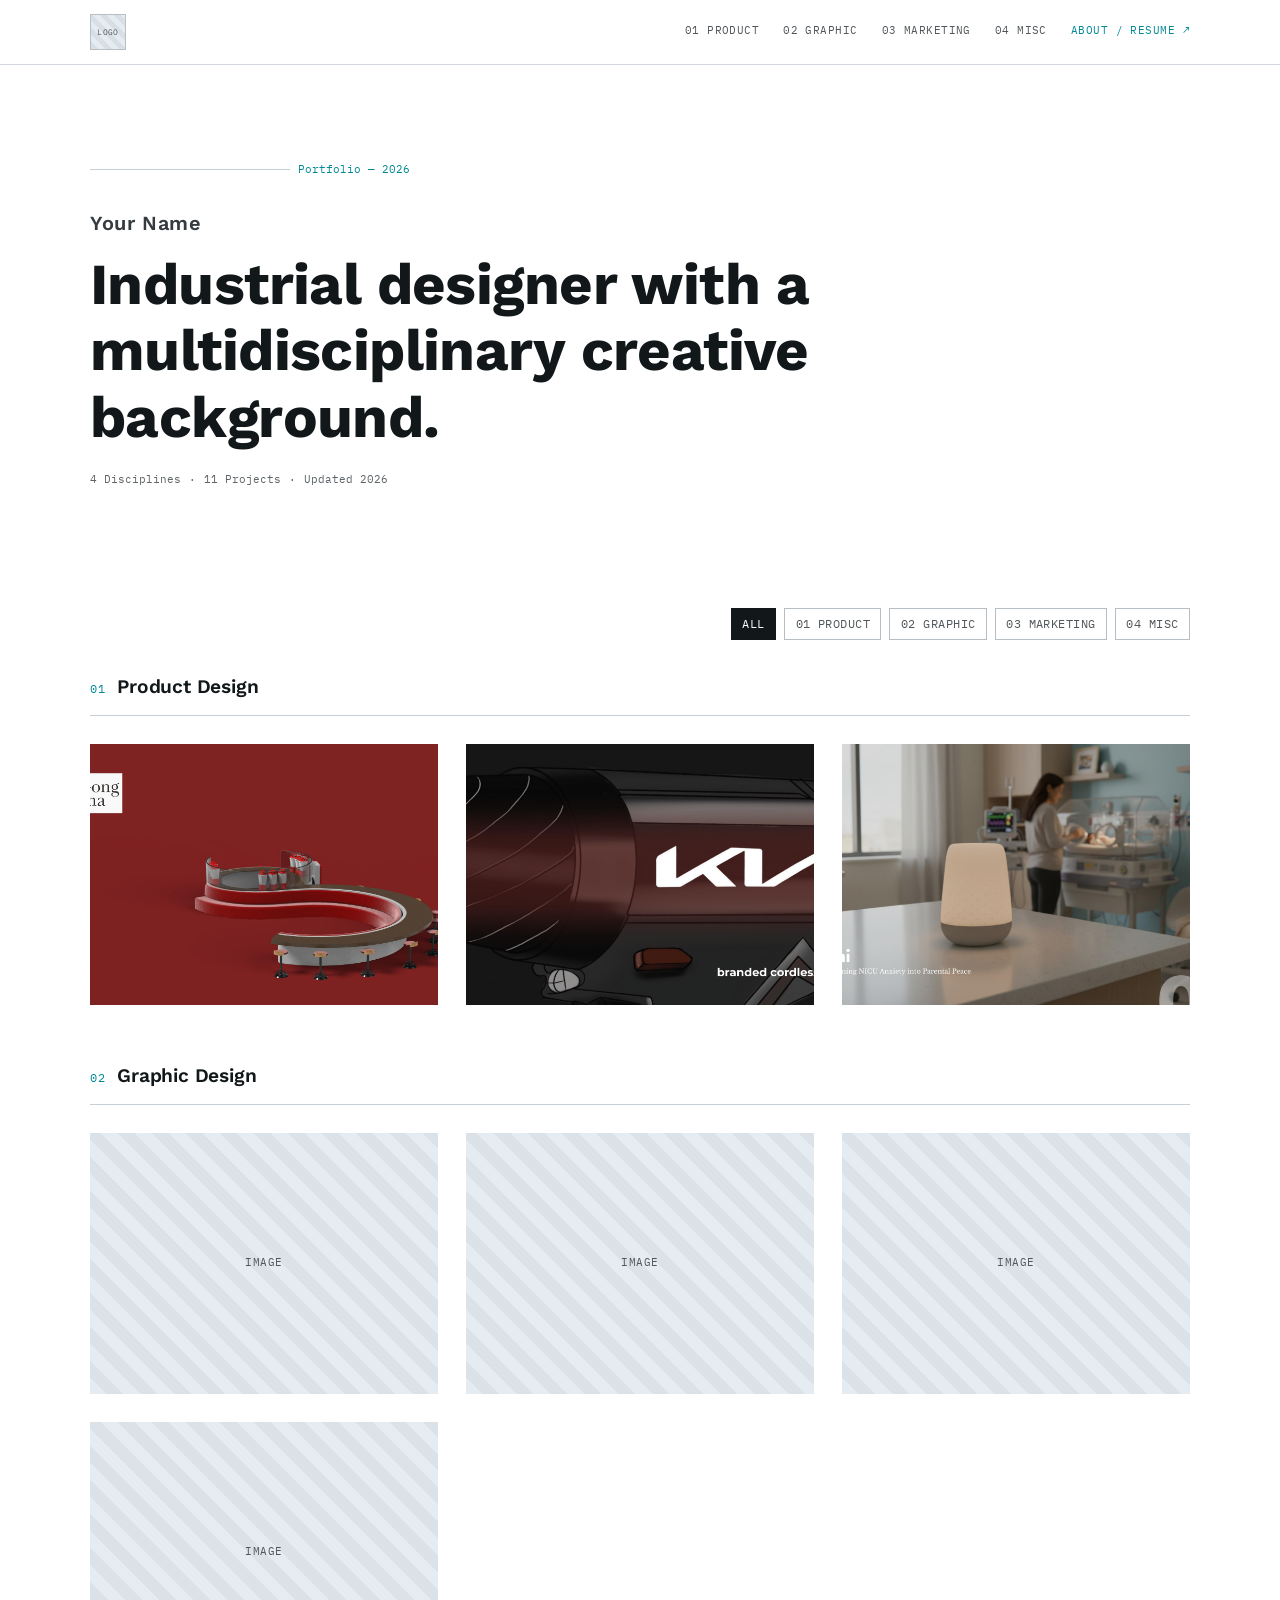
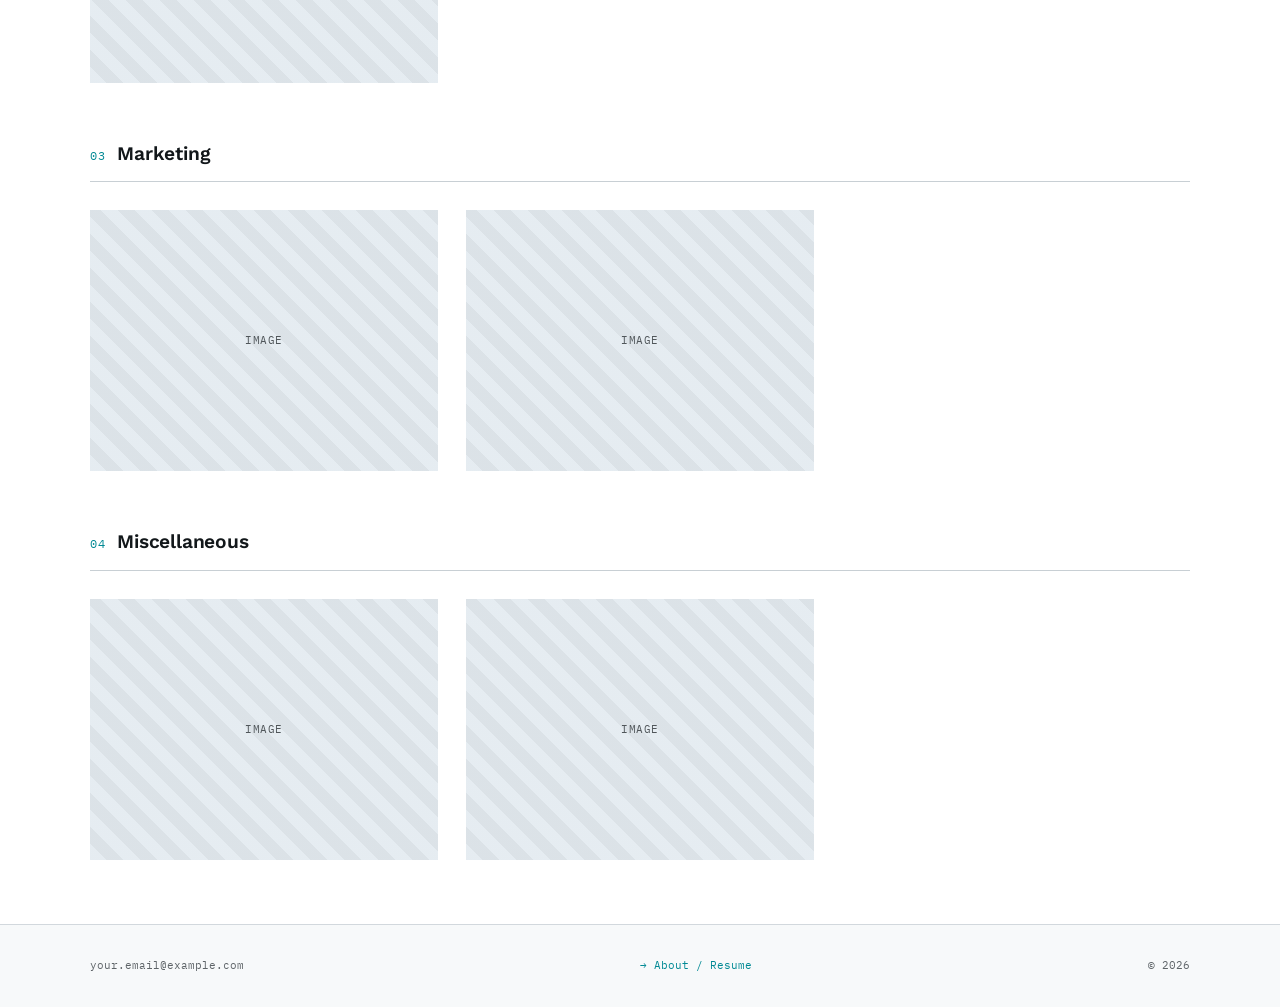
==== commit 868959bf: "added projects and new pages" ====
--- a/index.html
+++ b/index.html
@@ -45,7 +45,7 @@
   <!-- These two numbers reflect the sections below: keep them in sync
        if you add or remove disciplines / projects. -->
   <p class="hero-stats">
-    <span>4 Disciplines</span><span>·</span><span>13 Projects</span><span>·</span><span>Updated <span class="auto-year">2026</span></span>
+    <span>4 Disciplines</span><span>·</span><span>11 Projects</span><span>·</span><span>Updated <span class="auto-year">2026</span></span>
   </p>
 </section>
 
@@ -71,37 +71,35 @@
     </div>
     <div class="project-grid">
 
-      <!-- PROJECT CARD — duplicate this <a> block for each project.
-           Update the placeholder text and href once you make a copy
-           of project.html for this project. -->
-      <a class="project-card" href="project.html">
-        <div class="media-placeholder"><span>Image</span></div>
-        <h3>Ergonomic Task Chair</h3>
-        <div class="titleblock-meta">Product Design — 2025</div>
-      </a>
-
-      <a class="project-card" href="project.html">
-        <div class="media-placeholder"><span>Image</span></div>
-        <h3>Modular Charging Dock</h3>
-        <div class="titleblock-meta">Product Design — 2024</div>
-      </a>
-
-      <a class="project-card" href="project.html">
-        <div class="media-placeholder"><span>Image</span></div>
-        <h3>Stackable Storage System</h3>
-        <div class="titleblock-meta">Product Design — 2024</div>
-      </a>
-
-      <a class="project-card" href="project.html">
-        <div class="media-placeholder"><span>Image</span></div>
-        <h3>Cordless Kettle Concept</h3>
-        <div class="titleblock-meta">Product Design — 2023</div>
-      </a>
-
-      <a class="project-card" href="project.html">
-        <div class="media-placeholder"><span>Image</span></div>
-        <h3>Adjustable Desk Riser</h3>
-        <div class="titleblock-meta">Product Design — 2023</div>
+      <!-- PROJECT CARD — duplicate this <a> block for each project. -->
+      <a class="project-card" href="work-gongcha.html">
+        <div class="card-media">
+          <img src="assets/work/gongcha/hero.jpg" alt="Gong Cha Airport Kiosk">
+        </div>
+        <div class="card-overlay">
+          <h3>Gong Cha Airport Kiosk</h3>
+          <div class="titleblock-meta">Product Design — [Add year]</div>
+        </div>
+      </a>
+
+      <a class="project-card" href="work-kia-drill.html">
+        <div class="card-media">
+          <img src="assets/work/kia/hero.jpg" alt="Kia Cordless Drill">
+        </div>
+        <div class="card-overlay">
+          <h3>Kia Cordless Drill</h3>
+          <div class="titleblock-meta">Product Design — [Add year]</div>
+        </div>
+      </a>
+
+      <a class="project-card" href="work-lumi.html">
+        <div class="card-media">
+          <img src="assets/work/lumi/hero.jpg" alt="Lumi">
+        </div>
+        <div class="card-overlay">
+          <h3>Lumi</h3>
+          <div class="titleblock-meta">Product Design — [Add year]</div>
+        </div>
       </a>
       <!-- END PROJECT CARD -->
 
@@ -117,27 +115,35 @@
     <div class="project-grid">
 
       <a class="project-card" href="project.html">
-        <div class="media-placeholder"><span>Image</span></div>
-        <h3>Festival Identity System</h3>
-        <div class="titleblock-meta">Graphic Design — 2025</div>
-      </a>
-
-      <a class="project-card" href="project.html">
-        <div class="media-placeholder"><span>Image</span></div>
-        <h3>Type Specimen Series</h3>
-        <div class="titleblock-meta">Graphic Design — 2023</div>
-      </a>
-
-      <a class="project-card" href="project.html">
-        <div class="media-placeholder"><span>Image</span></div>
-        <h3>Exhibition Signage Set</h3>
-        <div class="titleblock-meta">Graphic Design — 2024</div>
-      </a>
-
-      <a class="project-card" href="project.html">
-        <div class="media-placeholder"><span>Image</span></div>
-        <h3>Packaging Redesign</h3>
-        <div class="titleblock-meta">Graphic Design — 2025</div>
+        <div class="card-media"><span>Image</span></div>
+        <div class="card-overlay">
+          <h3>Festival Identity System</h3>
+          <div class="titleblock-meta">Graphic Design — 2025</div>
+        </div>
+      </a>
+
+      <a class="project-card" href="project.html">
+        <div class="card-media"><span>Image</span></div>
+        <div class="card-overlay">
+          <h3>Type Specimen Series</h3>
+          <div class="titleblock-meta">Graphic Design — 2023</div>
+        </div>
+      </a>
+
+      <a class="project-card" href="project.html">
+        <div class="card-media"><span>Image</span></div>
+        <div class="card-overlay">
+          <h3>Exhibition Signage Set</h3>
+          <div class="titleblock-meta">Graphic Design — 2024</div>
+        </div>
+      </a>
+
+      <a class="project-card" href="project.html">
+        <div class="card-media"><span>Image</span></div>
+        <div class="card-overlay">
+          <h3>Packaging Redesign</h3>
+          <div class="titleblock-meta">Graphic Design — 2025</div>
+        </div>
       </a>
 
     </div>
@@ -152,15 +158,19 @@
     <div class="project-grid">
 
       <a class="project-card" href="project.html">
-        <div class="media-placeholder"><span>Image</span></div>
-        <h3>Product Launch Campaign</h3>
-        <div class="titleblock-meta">Marketing — 2024</div>
-      </a>
-
-      <a class="project-card" href="project.html">
-        <div class="media-placeholder"><span>Image</span></div>
-        <h3>Social Content Series</h3>
-        <div class="titleblock-meta">Marketing — 2025</div>
+        <div class="card-media"><span>Image</span></div>
+        <div class="card-overlay">
+          <h3>Product Launch Campaign</h3>
+          <div class="titleblock-meta">Marketing — 2024</div>
+        </div>
+      </a>
+
+      <a class="project-card" href="project.html">
+        <div class="card-media"><span>Image</span></div>
+        <div class="card-overlay">
+          <h3>Social Content Series</h3>
+          <div class="titleblock-meta">Marketing — 2025</div>
+        </div>
       </a>
 
     </div>
@@ -175,15 +185,19 @@
     <div class="project-grid">
 
       <a class="project-card" href="project.html">
-        <div class="media-placeholder"><span>Image</span></div>
-        <h3>Furniture Prototype</h3>
-        <div class="titleblock-meta">Miscellaneous — 2023</div>
-      </a>
-
-      <a class="project-card" href="project.html">
-        <div class="media-placeholder"><span>Image</span></div>
-        <h3>Generative Poster Study</h3>
-        <div class="titleblock-meta">Miscellaneous — 2024</div>
+        <div class="card-media"><span>Image</span></div>
+        <div class="card-overlay">
+          <h3>Furniture Prototype</h3>
+          <div class="titleblock-meta">Miscellaneous — 2023</div>
+        </div>
+      </a>
+
+      <a class="project-card" href="project.html">
+        <div class="card-media"><span>Image</span></div>
+        <div class="card-overlay">
+          <h3>Generative Poster Study</h3>
+          <div class="titleblock-meta">Miscellaneous — 2024</div>
+        </div>
       </a>
 
     </div>
--- a/css/style.css
+++ b/css/style.css
@@ -5,8 +5,8 @@
    ========================================================= */
 
 :root {
-  --bg: oklch(98% 0.005 240);
-  --bg-panel: oklch(96% 0.005 240);
+  --bg: oklch(100% 0 0);
+  --bg-panel: oklch(98% 0.003 240);
   --ink: oklch(20% 0.01 240);
   --ink-2: oklch(35% 0.01 240);
   --ink-soft: oklch(45% 0.01 240);
@@ -114,7 +114,7 @@
   position: sticky;
   top: 0;
   z-index: 50;
-  background: rgba(250, 250, 248, 0.92);
+  background: rgba(255, 255, 255, 0.92);
   backdrop-filter: blur(6px);
   border-bottom: 1px solid var(--line);
 }
@@ -334,6 +334,22 @@
   color: var(--bg);
 }
 
+/* Standalone static placeholder (used on the project template page, not in hover cards) */
+.media-placeholder {
+  aspect-ratio: 4 / 3;
+  background-image: repeating-linear-gradient(45deg, var(--stripe-a) 0 12px, var(--stripe-b) 12px 24px);
+  display: flex;
+  align-items: center;
+  justify-content: center;
+}
+.media-placeholder span {
+  font-family: var(--font-mono);
+  font-size: 11px;
+  letter-spacing: 0.04em;
+  text-transform: uppercase;
+  color: var(--ink-soft);
+}
+
 /* -------------------- Project grid / cards -------------------- */
 .project-grid {
   display: grid;
@@ -348,39 +364,73 @@
   .project-grid { grid-template-columns: 1fr; }
 }
 .project-card {
+  position: relative;
   display: block;
-}
-.media-placeholder {
   aspect-ratio: 4 / 3;
+  overflow: hidden;
+  background: var(--bg-panel);
+}
+.project-card .card-media,
+.project-card .card-media img {
+  position: absolute;
+  inset: 0;
+  width: 100%;
+  height: 100%;
+}
+.project-card .card-media {
   background-image: repeating-linear-gradient(45deg, var(--stripe-a) 0 12px, var(--stripe-b) 12px 24px);
   display: flex;
   align-items: center;
   justify-content: center;
-}
-.media-placeholder span {
+  transition: filter 0.3s ease, transform 0.3s ease;
+}
+.project-card .card-media img {
+  object-fit: cover;
+  display: block;
+  transition: filter 0.3s ease, transform 0.3s ease;
+}
+.project-card .card-media span {
   font-family: var(--font-mono);
   font-size: 11px;
   letter-spacing: 0.04em;
   text-transform: uppercase;
   color: var(--ink-soft);
 }
-.project-card h3 {
+.project-card:hover .card-media,
+.project-card:focus-visible .card-media {
+  filter: blur(6px) brightness(0.8);
+  transform: scale(1.03);
+}
+.card-overlay {
+  position: absolute;
+  inset: 0;
+  display: flex;
+  flex-direction: column;
+  align-items: center;
+  justify-content: center;
+  text-align: center;
+  gap: 5px;
+  padding: 1.25rem;
+  background: rgba(0, 0, 0, 0.2);
+  opacity: 0;
+  transition: opacity 0.3s ease;
+}
+.project-card:hover .card-overlay,
+.project-card:focus-visible .card-overlay {
+  opacity: 1;
+}
+.card-overlay h3 {
   font-family: var(--font-display);
   font-weight: 600;
   font-size: 17px;
-  margin-top: 12px;
-  color: var(--ink);
-  transition: color 0.15s ease;
-}
-.project-card:hover h3,
-.project-card:focus-visible h3 {
-  color: var(--accent);
+  color: #fff;
+  margin: 0;
 }
 .titleblock-meta {
   font-family: var(--font-mono);
-  font-size: 12px;
-  color: var(--ink-faint);
-  margin-top: 2px;
+  font-size: 11px;
+  letter-spacing: 0.04em;
+  color: rgba(255, 255, 255, 0.85);
 }
 
 /* -------------------- About -------------------- */
@@ -633,6 +683,7 @@
   margin-top: 2rem;
 }
 .case-hero-media span { font-family: var(--font-mono); font-size: 0.75rem; color: var(--ink-faint); text-transform: uppercase; letter-spacing: 0.08em; }
+.case-hero-media img { width: 100%; height: 100%; object-fit: cover; display: block; }
 
 .case-titleblock {
   display: grid;
@@ -667,6 +718,20 @@
 .case-gallery .media-placeholder { aspect-ratio: 4/3; border: 1px solid var(--line); }
 @media (max-width: 640px) { .case-gallery { grid-template-columns: 1fr; } }
 
+.case-slides {
+  display: flex;
+  flex-direction: column;
+  gap: 28px;
+  margin: 2rem 0 3rem;
+  max-width: none;
+}
+.case-slides img {
+  width: 100%;
+  height: auto;
+  display: block;
+  border: 1px solid var(--line);
+}
+
 .case-nav {
   display: flex;
   justify-content: space-between;
